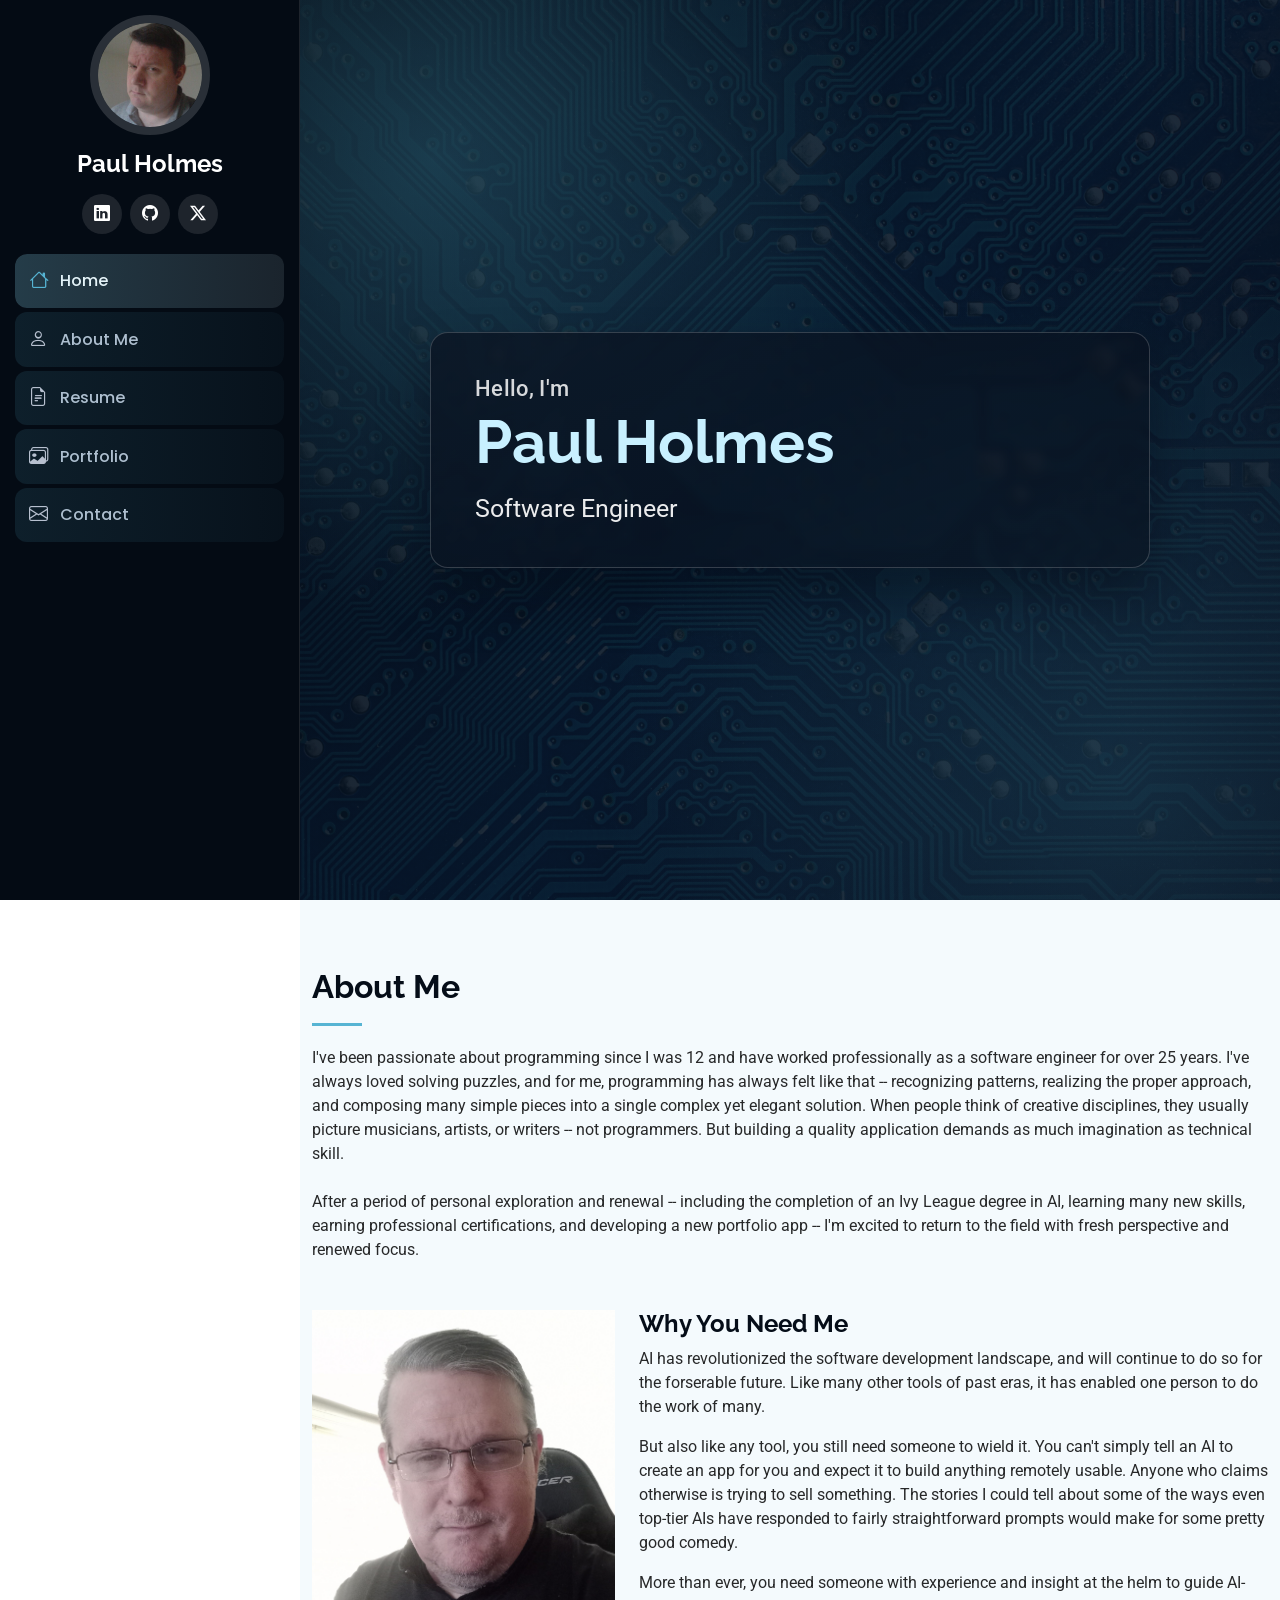
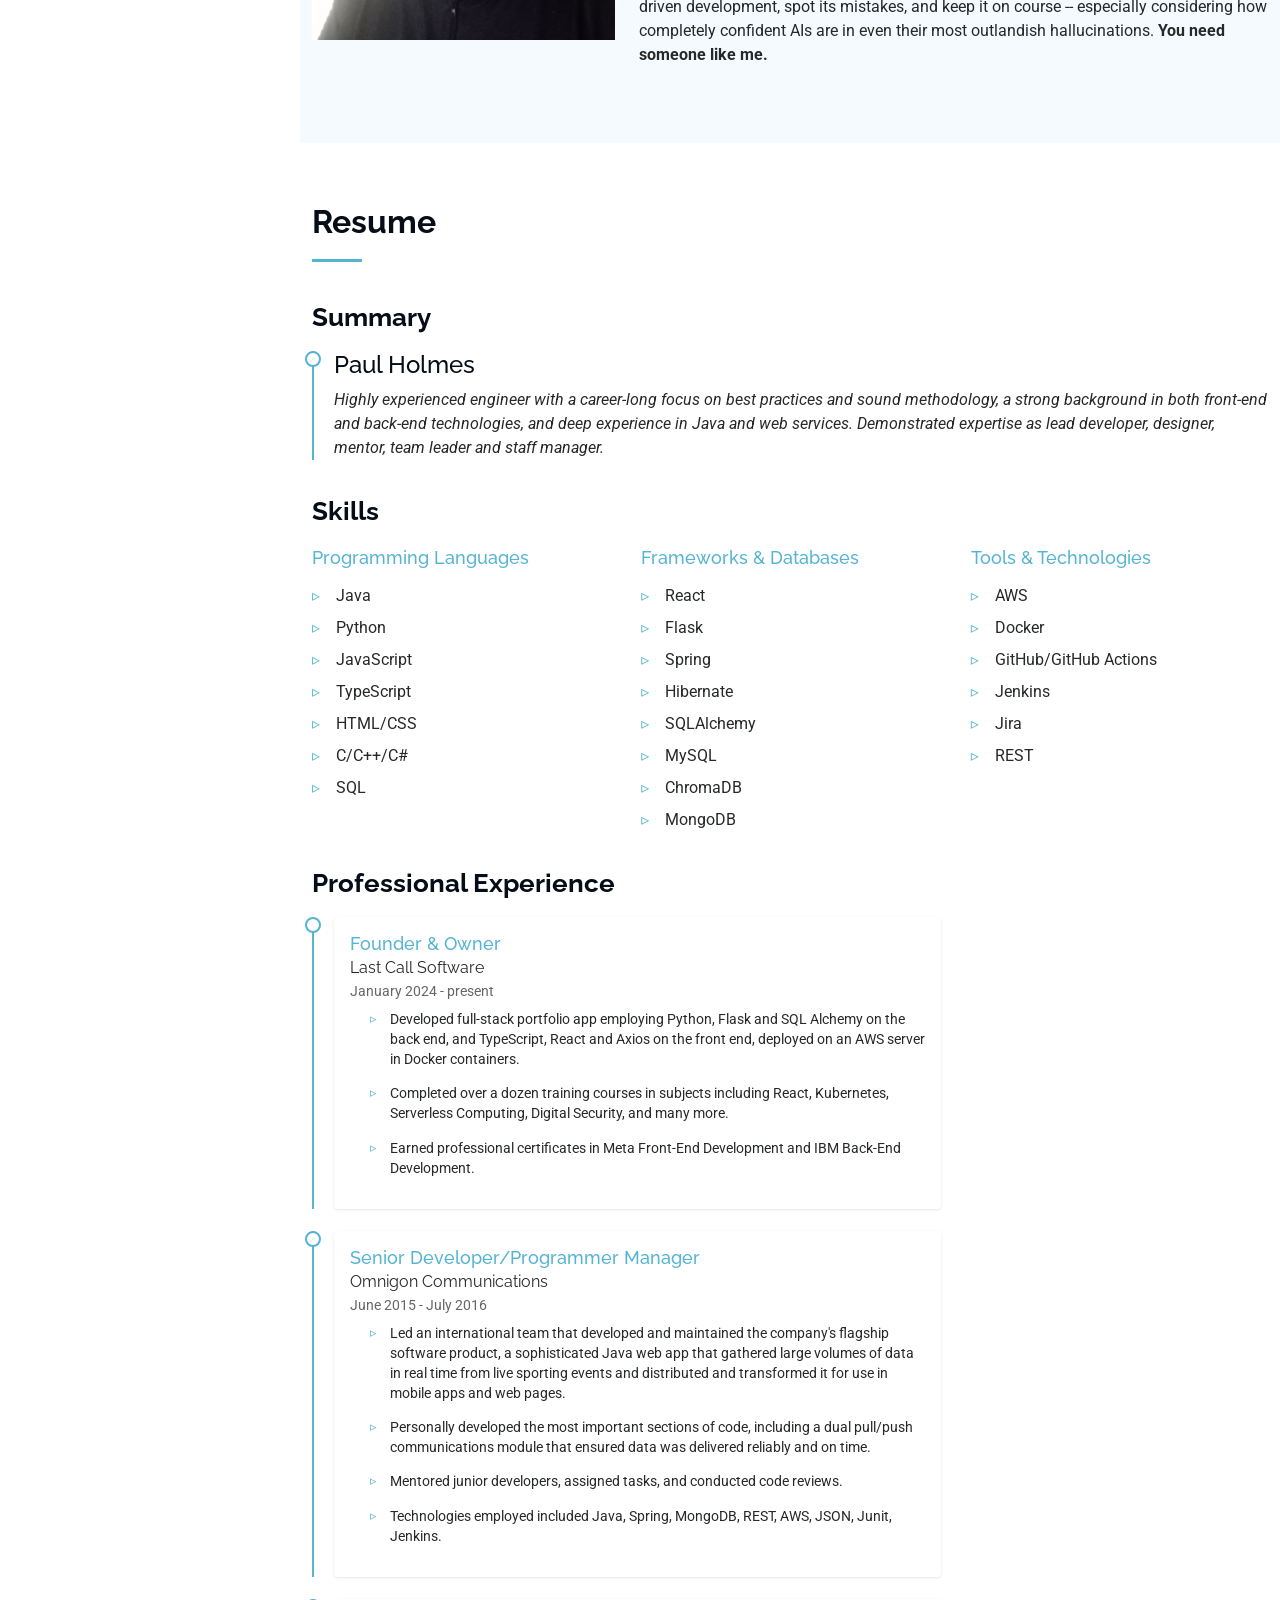
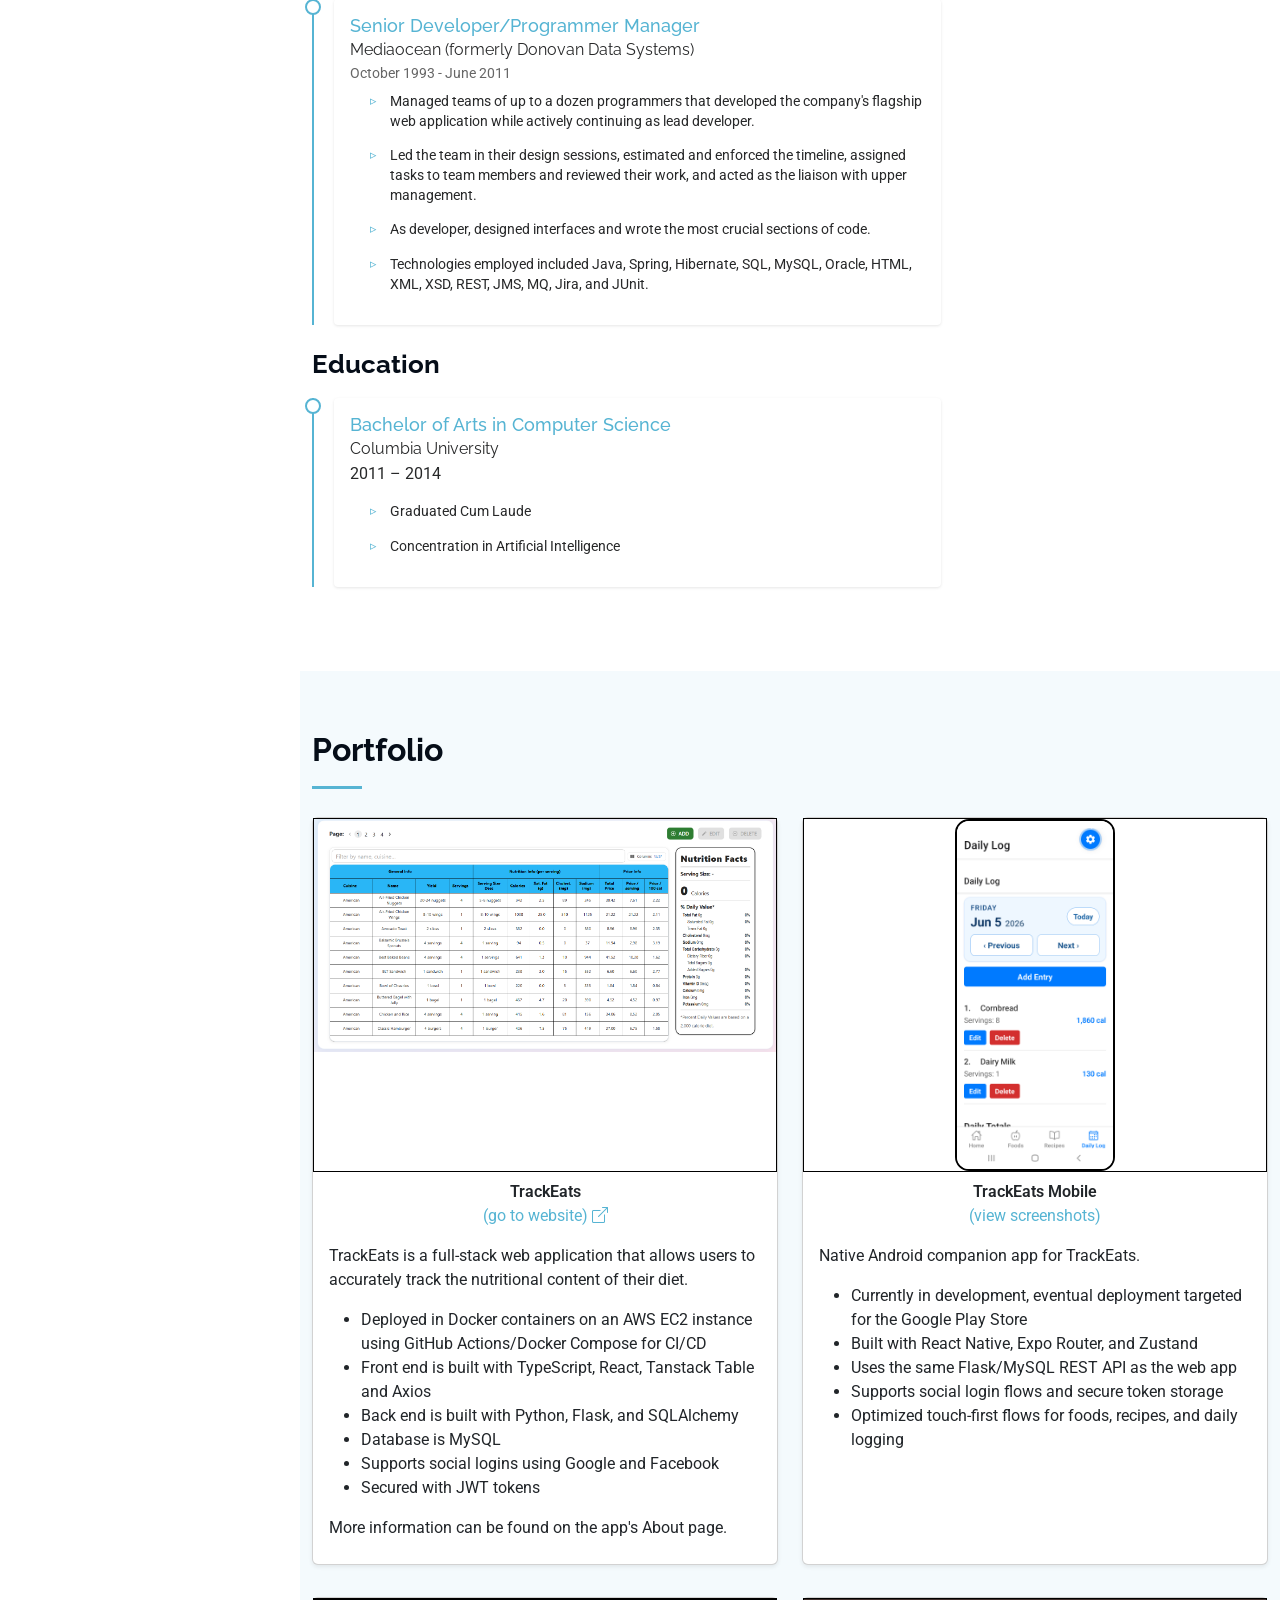
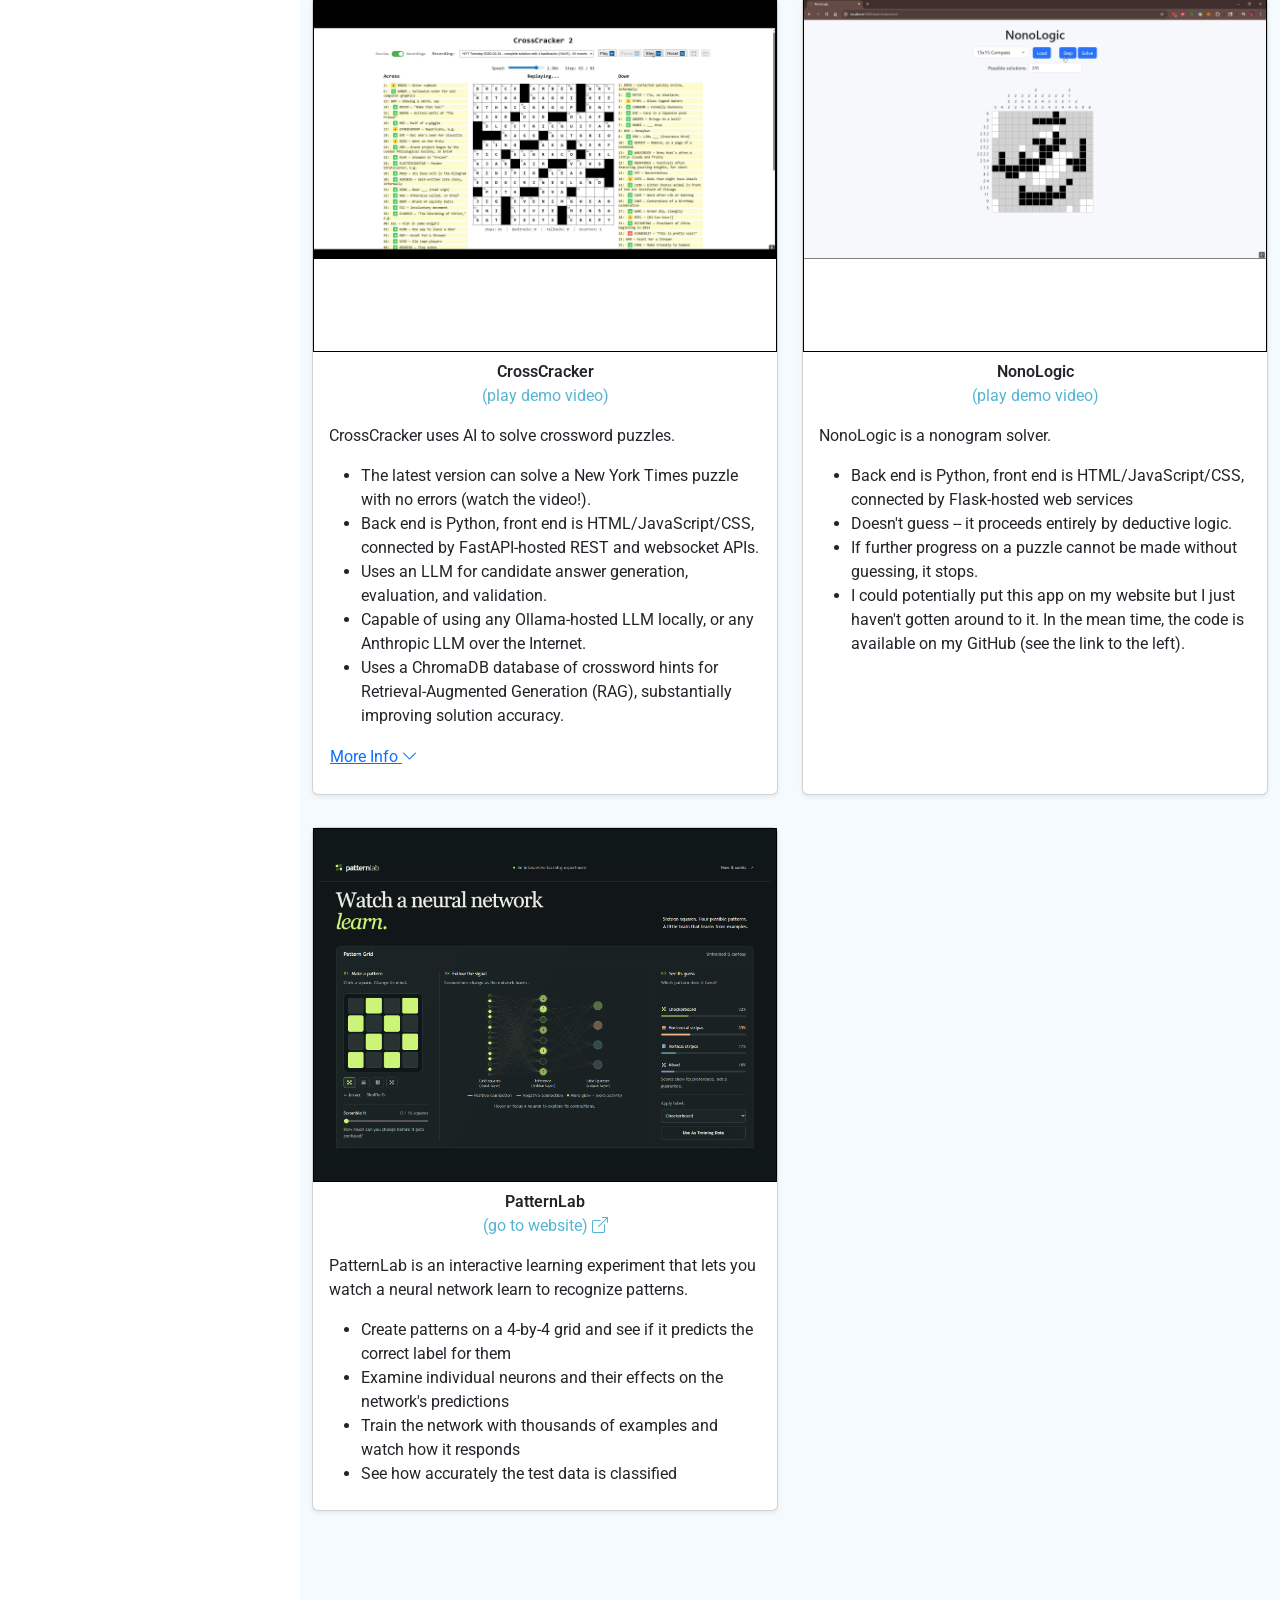
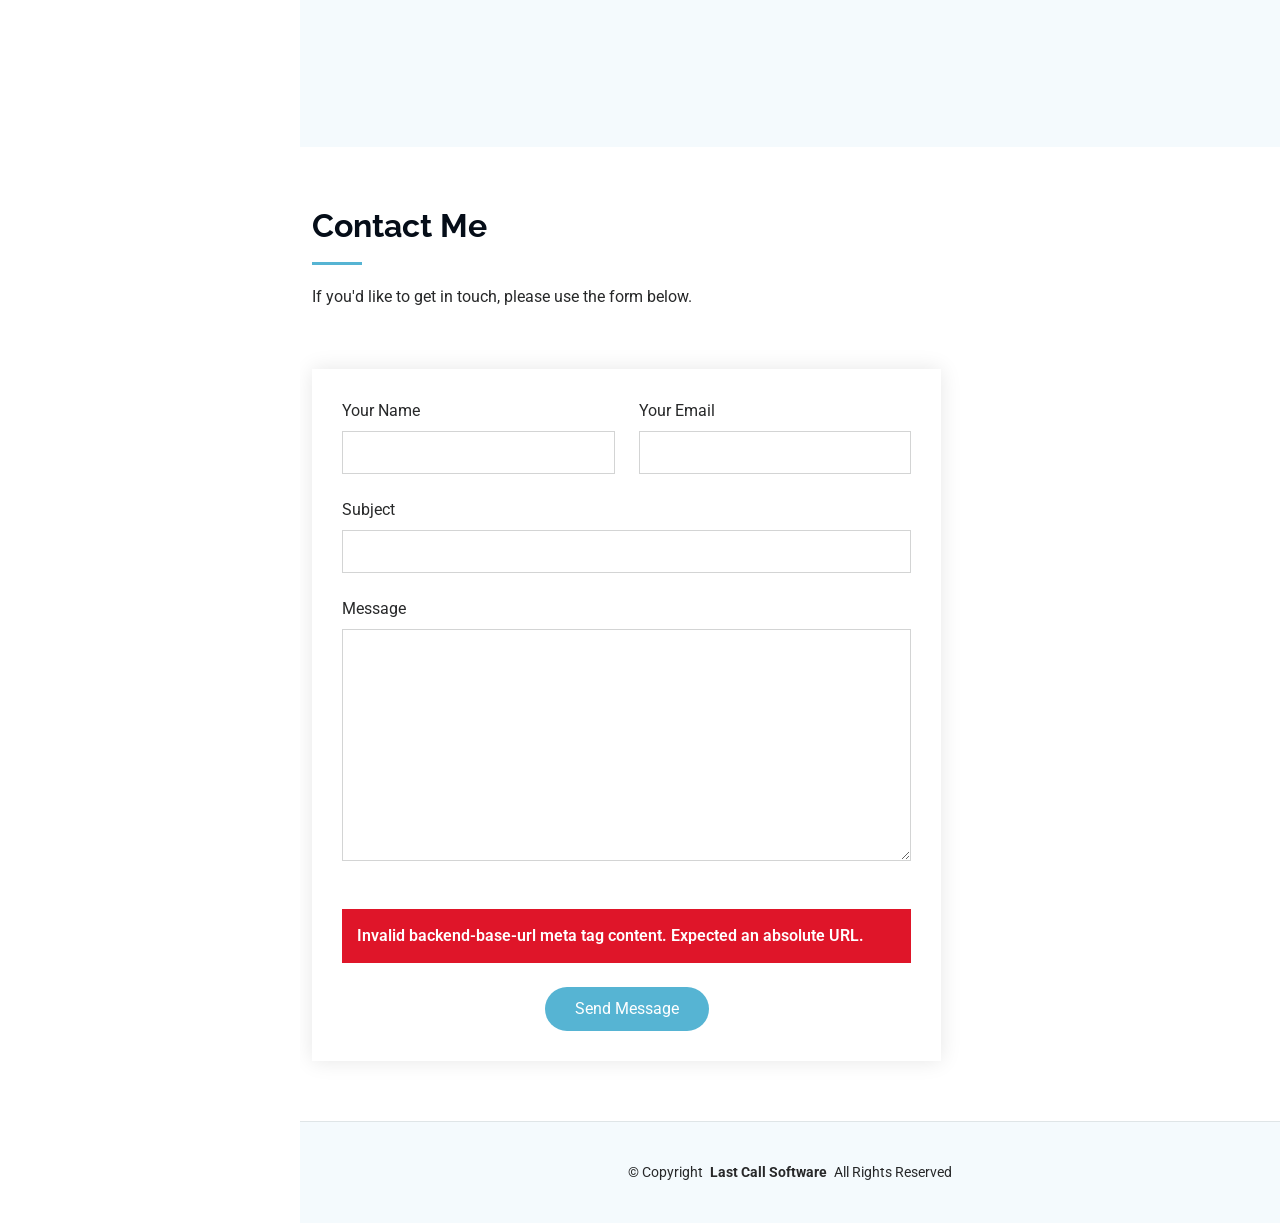
==== personal-website/index.html @ eeab55e6 "rename project from portfolio to personal-website; add patternlab to the portfolio" ====
<!DOCTYPE html>
<html lang="en">

<head>
    <meta charset="utf-8">
    <meta content="width=device-width, initial-scale=1.0" name="viewport">
    <title>Paul Holmes Personal Website</title>
    <meta content="" name="description">
    <meta content="" name="keywords">

    <!-- Favicons -->
    <link href="assets/img/chill-32x32.png" rel="icon">
    <link href="assets/img/chill-32x32.png" rel="apple-touch-icon">

    <!-- Fonts -->
    <link href="https://fonts.googleapis.com" rel="preconnect">
    <link href="https://fonts.gstatic.com" rel="preconnect" crossorigin>
    <link href="https://fonts.googleapis.com/css2?family=Roboto:ital,wght@0,100;0,300;0,400;0,500;0,700;0,900;1,100;1,300;1,400;1,500;1,700;1,900&family=Poppins:ital,wght@0,100;0,200;0,300;0,400;0,500;0,600;0,700;0,800;0,900;1,100;1,200;1,300;1,400;1,500;1,600;1,700;1,800;1,900&family=Raleway:ital,wght@0,100;0,200;0,300;0,400;0,500;0,600;0,700;0,800;0,900;1,100;1,200;1,300;1,400;1,500;1,600;1,700;1,800;1,900&display=swap" rel="stylesheet">

    <!-- Vendor CSS Files -->
    <link href="assets/vendor/bootstrap/css/bootstrap.min.css" rel="stylesheet">
    <link href="assets/vendor/bootstrap-icons/bootstrap-icons.css" rel="stylesheet">
    <link href="assets/vendor/aos/aos.css" rel="stylesheet">
    <link href="assets/vendor/glightbox/css/glightbox.min.css" rel="stylesheet">
    <link href="assets/vendor/swiper/swiper-bundle.min.css" rel="stylesheet">

    <!-- Main CSS File -->
    <link href="assets/css/main.css" rel="stylesheet">

    <meta name="backend-base-url" content="__BACKEND_BASE_URL__">
    <meta name="turnstile-site-key" content="__TURNSTILE_SITE_KEY__">

    <!-- Cluodflare Turnstile setup -->
    <link rel="preconnect" href="https://challenges.cloudflare.com" />
    <script src="https://challenges.cloudflare.com/turnstile/v0/api.js" defer></script>
</head>

<body class="index-page">

    <header id="header" class="header dark-background d-flex flex-column">
        <i class="header-toggle d-xl-none bi bi-list"></i>

        <div class="profile-img">
            <img src="assets/img/my-menu-photo.jpg" alt="" class="img-fluid rounded-circle">
        </div>

        <a href="index.html" class="logo d-flex align-items-center justify-content-center">
            <h1 class="sitename">Paul Holmes</h1>
        </a>

        <div class="social-links text-center">
            <a href="https://www.linkedin.com/in/pwholmes151/" class="linkedin"><i class="bi bi-linkedin"></i></a>
            <a href="https://github.com/pwholmes" class="github"><i class="bi bi-github"></i></a>
            <a href="https://x.com/pwholmes151" class="twitter"><i class="bi bi-twitter-x"></i></a>
        </div>

        <nav id="navmenu" class="navmenu">
            <ul>
                <li><a href="#hero" class="active"><i class="bi bi-house navicon"></i>Home</a></li>
                <li><a href="#about"><i class="bi bi-person navicon"></i> About Me</a></li>
                <li><a href="#resume"><i class="bi bi-file-earmark-text navicon"></i> Resume</a></li>
                <li><a href="#portfolio"><i class="bi bi-images navicon"></i> Portfolio</a></li>
                <li><a href="#contact"><i class="bi bi-envelope navicon"></i> Contact</a></li>
            </ul>
        </nav>

    </header>

    <main class="main">

        <!-- Hero Section -->
        <section id="hero" class="hero section dark-background">

            <img src="assets/img/circuit-board.jpg" alt="Circuit Board" class="circuit-board-overlay">

            <div class="container hero-panel" data-aos="fade-up" data-aos-delay="100">
                <p class="hero-intro">Hello, I'm</p>
                <h2 class="hero-name">Paul Holmes</h2>
                <p class="hero-role">Software Engineer</p>
            </div>

        </section><!-- /Hero Section -->

        <!-- About Section -->
        <section id="about" class="about section light-background">

            <div class="container section-title pt-2 pb-4" data-aos="fade-up">
                <h2>About Me</h2>
                <p>
                    I've been passionate about programming since I was 12 and have worked
                    professionally as a software engineer for over 25 years.  I've always loved 
                    solving puzzles, and for me, programming has always felt like that -- recognizing
                    patterns, realizing the proper approach, and composing many simple pieces into a
                    single complex yet elegant solution.  When people think of creative disciplines,
                    they usually picture musicians, artists, or writers -- not programmers.  But 
                    building a quality application demands as much imagination as technical skill.  
                </p>
                <br>
                <p>
                    After a period of personal exploration and renewal -- including the completion of
                    an Ivy League degree in AI, learning many new skills, earning professional 
                    certifications, and developing a new portfolio app -- I'm excited to return to the
                    field with fresh perspective and renewed focus.
                </p>
                <br/>
            </div>
                
            <div class="container" data-aos="fade-up" data-aos-delay="100">
                <div class="row gy-4 justify-content-center">
                    <div class="col-lg-4">
                        <img src="assets/img/my-profile-photo.jpg" class="img-fluid" alt="">
                    </div>
                    <div class="col-lg-8 content">
                        <h2>Why You Need Me</h2>
                        <p>AI has revolutionized the software development landscape, and will continue 
                            to do so for the forserable future.  Like many other tools of past eras, 
                            it has enabled one person to do the work of many.
                        </p>
                        <p>But also like any tool, you still need someone to wield it.  You can't simply 
                            tell an AI to create an app for you and expect it to build anything remotely 
                            usable.  Anyone who claims otherwise is trying to sell something.  The stories
                            I could tell about some of the ways even top-tier AIs have responded to fairly
                            straightforward prompts would make for some pretty good comedy.
                        </p>
                        <p>More than ever, you need someone with experience and insight at the helm to guide
                            AI-driven development, spot its mistakes, and keep it on course -- especially 
                            considering how completely confident AIs are in even their most outlandish 
                            hallucinations.  <b>You need someone like me.</b>
                        </p>
                    </div>
                </div>
            </div>

        </section><!-- /About Section -->


        <!-- Resume Section -->
        <section id="resume" class="resume section">

            <!-- Section Title -->
            <div class="container section-title pb-0" data-aos="fade-up">
                <h2>Resume</h2>
            </div><!-- End Section Title -->

            <!-- Resume Content -->
            <div class="container">

                <div class="row">

                    <div data-aos="fade-up" data-aos-delay="100">
                        <h3 class="resume-title">Summary</h3>

                        <div class="resume-item pb-0">
                            <h4>Paul Holmes</h4>
                            <p><em>Highly experienced engineer with a career-long focus on best practices 
                                and sound methodology, a strong background in both front-end and back-end 
                                technologies, and deep experience in Java and web services.  Demonstrated 
                                expertise as lead developer, designer, mentor, team leader and staff manager.
                            </em></p>
                        </div><!-- End Resume Item -->

                        <h3 class="resume-title pt-3">Skills</h3>

                        <div class="skill-categories">
                            <div class="skill-category">
                                <h4 class="skill-title">Programming Languages</h4>
                                <ul>
                                    <li>Java</li>
                                    <li>Python</li>
                                    <li>JavaScript</li>
                                    <li>TypeScript</li>
                                    <li>HTML/CSS</li>
                                    <li>C/C++/C#</li>
                                    <li>SQL</li>
                                </ul>
                            </div><!-- End Skill Category -->

                            <div class="skill-category">
                                <h4 class="skill-title">Frameworks & Databases</h4>
                                <ul>
                                    <li>React</li>
                                    <li>Flask</li>
                                    <li>Spring</li>
                                    <li>Hibernate</li>
                                    <li>SQLAlchemy</li>
                                    <li>MySQL</li>
                                    <li>ChromaDB</li>
                                    <li>MongoDB</li>
                                </ul>
                            </div><!-- End Skill Category -->

                            <div class="skill-category">
                                <h4 class="skill-title">Tools & Technologies</h4>
                                <ul>
                                    <li>AWS</li>
                                    <li>Docker</li>
                                    <li>GitHub/GitHub Actions</li>
                                    <li>Jenkins</li>
                                    <li>Jira</li>
                                    <li>REST</li>
                                </ul>
                            </div><!-- End Skill Category -->

                        </div><!-- End Skills -->

                    </div><!-- End Skills Column -->

                </div><!-- End Resume Row -->

                <div class="row">

                    <div class="col-lg-8" data-aos="fade-up" data-aos-delay="100">

                        <h3 class="resume-title py-0">Professional Experience</h3>

                        <div class="timeline-item resume-item pb-0">
                            <div class="timeline-content">
                                <h4>Founder & Owner</h4>
                                <h5>Last Call Software</h5>
                                <p class="timeline-date">January 2024 - present</p>
                                <ul>
                                    <li>Developed full-stack portfolio app employing Python, Flask and SQL Alchemy on the back end,
                                        and TypeScript, React and Axios on the front end, deployed on an AWS server in Docker
                                        containers.</li>
                                    <li>Completed over a dozen training courses in subjects including React, Kubernetes, Serverless
                                        Computing, Digital Security, and many more.</li>
                                    <li>Earned professional certificates in Meta Front-End Development and IBM Back-End Development.</li>
                                </ul>
                            </div>
                        </div><!-- End Resume Item -->

                        <div class="timeline-item resume-item pb-0">
                            <div class="timeline-content">
                                <h4>Senior Developer/Programmer Manager</h4>
                                <h5>Omnigon Communications</h5>
                                <p class="timeline-date">June 2015 - July 2016</p>
                                <ul>
                                    <li>Led an international team that developed and maintained the company's flagship software
                                        product, a sophisticated Java web app that gathered large volumes of data in real time from
                                        live sporting events and distributed and transformed it for use in mobile apps and web
                                        pages.</li>
                                    <li>Personally developed the most important sections of code, including a dual pull/push
                                        communications module that ensured data was delivered reliably and on time.</li>
                                    <li>Mentored junior developers, assigned tasks, and conducted code reviews.</li>
                                    <li>Technologies employed included Java, Spring, MongoDB, REST, AWS, JSON, Junit, Jenkins.</li>
                                </ul>
                            </div>
                        </div><!-- End Resume Item -->

                        <div class="timeline-item resume-item pb-0">
                            <div class="timeline-content">
                                <h4>Senior Developer/Programmer Manager</h4>
                                <h5>Mediaocean (formerly Donovan Data Systems)</h5>
                                <p class="timeline-date">October 1993 - June 2011</p>
                                <ul>
                                    <li>Managed teams of up to a dozen programmers that developed the company's flagship web
                                        application while actively continuing as lead developer.</li>
                                    <li>Led the team in their design sessions, estimated and enforced the timeline, assigned tasks
                                        to team members and reviewed their work, and acted as the liaison with upper management.</li>
                                    <li>As developer, designed interfaces and wrote the most crucial sections of code.</li>
                                    <li>Technologies employed included Java, Spring, Hibernate, SQL, MySQL, Oracle, HTML, XML, XSD,
                                        REST, JMS, MQ, Jira, and JUnit.</li>
                                </ul>
                            </div>
                        </div><!-- End Resume Item -->

                        <h3 class="resume-title">Education</h3>

                        <div class="timeline-item resume-item pb-0">
                            <div class="timeline-content">
                                <h4>Bachelor of Arts in Computer Science</h4>
                                <h5>Columbia University</h5>
                                <p class="education-date">2011 – 2014</p>
                                <ul>
                                    <li>Graduated Cum Laude</li>
                                    <li>Concentration in Artificial Intelligence</li>
                                </ul>
                            </div>
                        </div><!-- End Resume Item -->

                    </div><!-- End Resume Column -->

                </div><!-- End Resume Row -->

            </div><!-- End Resume Container -->

        </section><!-- End Resume Section -->


        <!-- Portfolio Section -->
        <section id="portfolio" class="portfolio section light-background">

            <!-- Section Title -->
            <div class="container section-title pt-0 pb-2" data-aos="fade-up">
                <h2>Portfolio</h2>
            </div><!-- End Section Title -->

            <div class="container">
                <div class="row gy-4" data-aos="fade-up" data-aos-delay="200">
                    <!-- Box 1: TrackEats -->
                    <div class="col-lg-6">
                        <div class="card h-100 shadow-sm">
                            <div class="portfolio-content" style="min-height: 354px; border: 1px solid #000;">
                                <img src="assets/img/trackeats/01-trackeats-preview.png" class="img-fluid" alt="TrackEats preview">
                                <div class="portfolio-info">
                                    <h4>TrackEats</h4>
                                    <p>My labor of love.</p>
                                    <a href="assets/img/trackeats/01-trackeats-preview.png" title="TrackEats preview" data-gallery="portfolio-gallery-trackeats" class="glightbox preview-link"><i class="bi bi-zoom-in"></i></a>
                                </div>
                            </div>
                            <div class="text-center d-block pt-2 fw-semibold">TrackEats</div>
                            <a href="https://trackeats.lastcallsoftware.com" class="text-center d-block" target="_blank" rel="noopener noreferrer">
                                (go to website) <i class="bi bi-box-arrow-up-right" aria-label="Opens in new window"></i>
                            </a>
                            <div class="pt-3 px-3 pb-2">
                                <p>
                                    TrackEats is a full-stack web application that allows users to accurately track the 
                                    nutritional content of their diet.
                                    <ul>
                                        <li>Deployed in Docker containers on an AWS EC2 instance using GitHub Actions/Docker Compose for CI/CD</li>
                                        <li>Front end is built with TypeScript, React, Tanstack Table and Axios</li>
                                        <li>Back end is built with Python, Flask, and SQLAlchemy</li>
                                        <li>Database is MySQL</li>
                                        <li>Supports social logins using Google and Facebook</li>
                                        <li>Secured with JWT tokens</li>
                                    </ul>
                                    More information can be found on the app's About page.
                                </p>
                            </div>
                        </div>
                    </div>
                    <!-- Box 2: TrackEats Mobile -->
                    <div class="col-lg-6">
                        <div class="card h-100 shadow-sm">
                            <div class="portfolio-content" style="height: 354px; border: 1px solid #000; display: flex; align-items: center; justify-content: center; overflow: hidden;">
                                <img src="assets/img/trackeats-mobile/01-trackeats-mobile-preview.jpg" class="img-fluid" alt="TrackEats mobile preview" style="height: 100%; width: auto; max-width: 100%; object-fit: contain; border: 2px solid #000; border-radius: 14px;">
                                <div class="portfolio-info">
                                    <h4>TrackEats Mobile</h4>
                                    <p>Companion mobile app.</p>
                                    <a id="trackeats-mobile-gallery-trigger" href="assets/img/trackeats-mobile/02-login.jpg" title="TrackEats Mobile login" data-gallery="portfolio-gallery-trackeats-mobile" class="glightbox-mobile preview-link"><i class="bi bi-zoom-in"></i></a>
                                    <a href="assets/img/trackeats-mobile/03-food-list.jpg" title="TrackEats Mobile foods list" data-gallery="portfolio-gallery-trackeats-mobile" class="glightbox-mobile d-none"></a>
                                    <a href="assets/img/trackeats-mobile/04-food-list-filtered.jpg" title="TrackEats Mobile foods filtered" data-gallery="portfolio-gallery-trackeats-mobile" class="glightbox-mobile d-none"></a>
                                    <a href="assets/img/trackeats-mobile/05-food-detail.jpg" title="TrackEats Mobile food detail" data-gallery="portfolio-gallery-trackeats-mobile" class="glightbox-mobile d-none"></a>
                                    <a href="assets/img/trackeats-mobile/06-recipe-list.jpg" title="TrackEats Mobile recipes list" data-gallery="portfolio-gallery-trackeats-mobile" class="glightbox-mobile d-none"></a>
                                    <a href="assets/img/trackeats-mobile/07-recipe-detail.jpg" title="TrackEats Mobile recipe detail" data-gallery="portfolio-gallery-trackeats-mobile" class="glightbox-mobile d-none"></a>
                                    <a href="assets/img/trackeats-mobile/08-recipe-ingredients.jpg" title="TrackEats Mobile recipe ingredients" data-gallery="portfolio-gallery-trackeats-mobile" class="glightbox-mobile d-none"></a>
                                    <a href="assets/img/trackeats-mobile/09-daily-log.jpg" title="TrackEats Mobile daily log" data-gallery="portfolio-gallery-trackeats-mobile" class="glightbox-mobile d-none"></a>
                                </div>
                            </div>
                            <div class="text-center d-block pt-2 fw-semibold">TrackEats Mobile</div>
                            <a href="#" class="text-center d-block" onclick="document.getElementById('trackeats-mobile-gallery-trigger').click(); return false;" title="TrackEats mobile screenshots">
                                (view screenshots)
                            </a>
                            <div class="pt-3 px-3 pb-2">
                                <p>
                                    Native Android companion app for TrackEats.
                                    <ul>
                                        <li>Currently in development, eventual deployment targeted for the Google Play Store</li>
                                        <li>Built with React Native, Expo Router, and Zustand</li>
                                        <li>Uses the same Flask/MySQL REST API as the web app</li>
                                        <li>Supports social login flows and secure token storage</li>
                                        <li>Optimized touch-first flows for foods, recipes, and daily logging</li>
                                    </ul>
                                </p>
                            </div>
                        </div>
                    </div>
                </div><!-- End Portfolio Row 1 -->
                <div class="row gy-4 mt-2" data-aos="fade-up" data-aos-delay="250">
                    <!-- Box 3: CrossCracker -->
                    <div class="col-lg-6">
                        <div class="card h-100 shadow-sm">
                            <div class="portfolio-content" style="min-height: 354px; border: 1px solid #000;">
                                <img src="assets/img/crosscracker/01-crosscracker-2.0-preview.jpg" class="img-fluid" alt="CrossCracker preview">
                                <div class="portfolio-info">
                                    <h4>CrossCracker</h4>
                                    <p>A crossword puzzle solver.</p>
                                    <a href="assets/video/crosscracker-2.0.mp4" title="CrossCracker demo video" data-gallery="portfolio-gallery-app" class="glightbox preview-link"><i class="bi bi-zoom-in"></i></a>
                                </div>
                            </div>
                            <div class="text-center d-block pt-2 fw-semibold">CrossCracker</div>
                            <a href="assets/video/crosscracker-2.0.mp4" class="text-center d-block glightbox preview-link" title="CrossCracker demo video" data-gallery="portfolio-gallery-app">
                                (play demo video)
                            </a>
                            <div class="pt-3 px-3 pb-2">
                                <p>
                                    CrossCracker uses AI to solve crossword puzzles.<br>
                                    <ul>
                                        <li>The latest version can solve a New York Times puzzle 
                                            with no errors (watch the video!).</li>
                                        <li>Back end is Python, front end is HTML/JavaScript/CSS, connected by FastAPI-hosted REST and 
                                            websocket APIs.</li>
                                        <li>Uses an LLM for candidate answer generation, evaluation, and validation.</li>
                                        <li>Capable of using any Ollama-hosted LLM locally, or any Anthropic LLM over the Internet.</li>
                                        <li>Uses a ChromaDB database of crossword hints for Retrieval-Augmented Generation (RAG),
                                            substantially improving solution accuracy.</li>
                                    </ul>
                                    <button class="btn btn-link p-0" type="button" data-bs-toggle="collapse" data-bs-target="#crosscrackerMoreInfo" aria-expanded="false" aria-controls="crosscrackerMoreInfo">
                                        More Info <i class="bi bi-chevron-down"></i>
                                    </button>
                                    <div class="collapse mt-2" id="crosscrackerMoreInfo">
                                        <ul>
                                            <li>When running a local LLM, I prefer the <b>Llama 3.1 (8b)</b> model.  It provides the best compromise
                                                between size, speed, and effectiveness.  And it's free!</li>
                                            <li>When using one of the big LLMs available over the Internet, <b>Claude Opus 4.6</b> is the current 
                                                state of the art.  It is MUCH more effective than anything I could ever run locally -- but it
                                                isn't free.  Each puzzle solution costs $0.50-1.00 in token usage, so... best saved for demo
                                                videos and special occasions.</li>
                                            <li>CrossCracker 2.0 is vastly more capable than version 1.0.  Partly that's due to much-improved 
                                                program logic, and partly due to the use of a <b>ChromaDB "hint" database</b>.  Retrieval-Augmented
                                                Geneation (RAG) using vector databases is the new normal for AI apps, and for good reason.
                                            <li>Puzzle aficionados will know that the New York Times crossword is the gold standard, and that
                                                it is easiest on Monday and gets harder throughout the week.  With the Llama LLM, 
                                                CrossCracker 2 can reliably solve a Monday NYT puzzle.  With Opus it can <b>reliably solve a
                                                Tuesday NYT puzzle</b> and could probably solve even a Sunday puzzle if it only had to answer 
                                                clues, but after Tuesday the NYT puzzles generally have all kinds of gimmicks like rebuses and
                                                themes and self-referential clues that my solver is not equipped to handle.  Maybe some day.</li>
                                            <li>The algorithm and heuristics for selecting which answer to place, and more importantly, which 
                                                one to backtrack when stuck, was actually <b>far more difficult than integrating the AI</b>.
                                                I'm confident that no AI in the world could generate the code that I designed and wrote for this
                                                solver.  At least, not yet.  Claude Opus sure couldn't -- when asked to try, it produced 
                                                a lot of unmaintainable, bug-ridden spaghetti code.  So yes, <b>there's still a place in software
                                                engineering for us puny humans</b>.</li>
                                            </li>
                                        </ul>
                                    </div>
                                </p>
                            </div>
                        </div>
                    </div>
                    <!-- Box 4: NonoLogic -->
                    <div class="col-lg-6">
                        <div class="card h-100 shadow-sm">
                            <div class="portfolio-content" style="min-height: 354px; border: 1px solid #000;">
                                <img src="assets/img/nonologic/01-nonologic-0.9-preview.png" class="img-fluid" alt="NonoLogic preview">
                                <div class="portfolio-info">
                                    <h4>NonoLogic</h4>
                                    <p>A nonogram solver.</p>
                                    <a href="assets/video/nonologic-0.9.mp4" title="NonoLogic demo video" data-gallery="portfolio-gallery-app" class="glightbox preview-link"><i class="bi bi-zoom-in"></i></a>
                                </div>
                            </div>
                            <div class="text-center d-block pt-2 fw-semibold">NonoLogic</div>
                            <a href="assets/video/nonologic-0.9.mp4" class="text-center d-block glightbox preview-link" title="NonoLogic demo video" data-gallery="portfolio-gallery-app">
                                (play demo video)
                            </a>
                            <div class="pt-3 px-3 pb-2">
                                <p>
                                    NonoLogic is a nonogram solver.<br>
                                    <ul>
                                        <li>Back end is Python, front end is HTML/JavaScript/CSS, connected by Flask-hosted web services</li>
                                        <li>Doesn't guess -- it proceeds entirely by deductive logic.</li>
                                        <li>If further progress on a puzzle cannot be made without guessing, it stops.</li>
                                        <li>I could potentially put this app on my website but I just haven't gotten around to it.  In the mean time, the code is available on my GitHub (see the link to the left).</li>
                                    </ul>
                                </p>
                            </div>
                        </div>
                    </div>
                </div><!-- End Portfolio Row 2 -->
                <div class="row gy-4 mt-2" data-aos="fade-up" data-aos-delay="300">
                    <!-- Box 5: PatternLab -->
                    <div class="col-lg-6">
                        <div class="card h-100 shadow-sm">
                            <div class="portfolio-content" style="height: 354px; border: 1px solid #000; display: flex; align-items: center; justify-content: center; overflow: hidden; background-color: #0f1719;">
                                <img src="assets/img/patternlab.png" class="img-fluid" alt="PatternLab showing an interactive pattern grid, neural network connections, and pattern predictions" style="max-height: 100%; object-fit: contain;">
                                <div class="portfolio-info">
                                    <h4>PatternLab</h4>
                                    <p>Watch a neural network learn.</p>
                                    <a href="assets/img/patternlab.png" title="PatternLab screenshot" data-gallery="portfolio-gallery-patternlab" class="glightbox preview-link" aria-label="View PatternLab screenshot"><i class="bi bi-zoom-in" aria-hidden="true"></i></a>
                                </div>
                            </div>
                            <div class="text-center d-block pt-2 fw-semibold">PatternLab</div>
                            <a href="https://patternlab.pwholmes269313.chatgpt.site/" class="text-center d-block" target="_blank" rel="noopener noreferrer" aria-label="Go to the PatternLab website (opens in a new window)">
                                (go to website) <i class="bi bi-box-arrow-up-right" aria-hidden="true"></i>
                            </a>
                            <div class="pt-3 px-3 pb-2">
                                <p>PatternLab is an interactive learning experiment that lets you watch a neural network learn to recognize patterns.</p>
                                <ul>
                                    <li>Create patterns on a 4-by-4 grid and see if it predicts the correct label for them</li>
                                    <li>Examine individual neurons and their effects on the network's predictions</li>
                                    <li>Train the network with thousands of examples and watch how it responds</li>
                                    <li>See how accurately the test data is classified</li>
                                </ul>
                            </div>
                        </div>
                    </div>
                </div><!-- End Portfolio Row 3 -->
            </div><!-- End Portfolio Container -->
            <!-- Spacer -->
            <p class="py-5"></p>
            <p class="py-4"></p>
        </section><!-- /Portfolio Section -->

        <!-- Contact Section -->
        <section id="contact" class="contact section">

            <div class="container section-title" data-aos="fade-up">
                <h2>Contact Me</h2>
                <p>If you'd like to get in touch, please use the form below.</p>
            </div>

            <div class="container" data-aos="fade-up" data-aos-delay="100">

                <div class="row gy-4">

                    <div class="col-lg-8">
                        <form id="contact-form" class="contact-form" data-aos="fade-up" data-aos-delay="200">
                            <div class="row gy-4">

                                <div class="col-md-6">
                                    <label for="name-field" class="pb-2">Your Name</label>
                                    <input type="text" name="name" id="name-field" class="form-control" required="">
                                </div>

                                <div class="col-md-6">
                                    <label for="email-field" class="pb-2">Your Email</label>
                                    <input type="email" name="email" id="email-field" class="form-control" required="">
                                </div>

                                <div class="col-md-12">
                                    <label for="subject-field" class="pb-2">Subject</label>
                                    <input type="text" name="subject" id="subject-field" class="form-control" required="">
                                </div>

                                <div class="col-md-12">
                                    <label for="message-field" class="pb-2">Message</label>
                                    <textarea class="form-control" name="message" rows="10" id="message-field" required=""></textarea>
                                </div>

                                <div class="col-md-12">
                                    <div class="cf-turnstile" data-sitekey="__TURNSTILE_SITE_KEY__"></div>
                                </div>

                                <div class="col-md-12 text-center">
                                    <div class="loading">Sending your message...</div>
                                    <div class="error-message"></div>
                                    <div class="sent-message">Your message has been sent. Thank you!</div>

                                    <button type="submit">Send Message</button>
                                </div>

                            </div>
                        </form>
                    </div>

                </div>

            </div>

        </section>

    </main>

    <footer id="footer" class="footer position-relative light-background">

        <div class="container">
            <div class="copyright text-center ">
                <p>© <span>Copyright</span> <strong class="px-1 sitename">Last Call Software</strong> <span>All Rights Reserved</span></p>
            </div>
        </div>

    </footer>

    <!-- Scroll Top -->
    <a href="#" id="scroll-top" class="scroll-top d-flex align-items-center justify-content-center"><i class="bi bi-arrow-up-short"></i></a>

    <!-- Preloader -->
    <div id="preloader"></div>

    <!-- Vendor JS Files -->
    <script src="assets/vendor/bootstrap/js/bootstrap.bundle.min.js"></script>
    <script src="assets/vendor/aos/aos.js"></script>
    <script src="assets/vendor/glightbox/js/glightbox.min.js"></script>

    <!-- Main JS File -->
    <script src="assets/js/main.js"></script>

</body>

</html>
---- personal-website/assets/css/main.css ----
/* Fonts */
:root {
  --default-font: "Roboto",  system-ui, -apple-system, "Segoe UI", Roboto, "Helvetica Neue", Arial, "Noto Sans", "Liberation Sans", sans-serif, "Apple Color Emoji", "Segoe UI Emoji", "Segoe UI Symbol", "Noto Color Emoji";
  --heading-font: "Raleway",  sans-serif;
  --nav-font: "Poppins",  sans-serif;
}

/* Global Colors - The following color variables are used throughout the website. Updating them here will change the color scheme of the entire website */
:root { 
  --background-color: #ffffff; /* Background color for the entire website, including individual sections */
  --default-color: #272829; /* Default color used for the majority of the text content across the entire website */
  --heading-color: #050d18; /* Color for headings, subheadings and title throughout the website */
  --accent-color: #56b4d3; /* Accent color that represents your brand on the website. It's used for buttons, links, and other elements that need to stand out */
  --surface-color: #ffffff; /* The surface color is used as a background of boxed elements within sections, such as cards, icon boxes, or other elements that require a visual separation from the global background. */
  --contrast-color: #ffffff; /* Contrast color for text, ensuring readability against backgrounds of accent, heading, or default colors. */
}

/* Nav Menu Colors - The following color variables are used specifically for the navigation menu. They are separate from the global colors to allow for more customization options */
:root {
  --nav-color: #b7c0cf;  /* The default color of the main navmenu links */
  --nav-hover-color: #ffffff; /* Applied to main navmenu links when they are hovered over or active */
  --nav-mobile-background-color: #040b14; /* Used as the background color for mobile navigation menu */
  --nav-dropdown-background-color: #040b14; /* Used as the background color for dropdown items that appear when hovering over primary navigation items */
  --nav-dropdown-color: #b7c0cf; /* Used for navigation links of the dropdown items in the navigation menu. */
  --nav-dropdown-hover-color: #ffffff; /* Similar to --nav-hover-color, this color is applied to dropdown navigation links when they are hovered over. */
}

/* Color Presets - These classes override global colors when applied to any section or element, providing reuse of the sam color scheme. */

.light-background {
  --background-color: #f4fafd;
  --surface-color: #ffffff;
}

.dark-background {
  --background-color: #040b14;
  --default-color: #ffffff;
  --heading-color: #ffffff;
  --surface-color: #151f2b;
  --contrast-color: #ffffff;
}

/* Smooth scroll */
:root {
  scroll-behavior: smooth;
}

/*--------------------------------------------------------------
# General Styling & Shared Classes
--------------------------------------------------------------*/
body {
  color: var(--default-color);
  background-color: var(--background-color);
  font-family: var(--default-font);
}

a {
  color: var(--accent-color);
  text-decoration: none;
  transition: 0.3s;
}

a:hover {
  color: color-mix(in srgb, var(--accent-color), transparent 25%);
  text-decoration: none;
}

h1,
h2,
h3,
h4,
h5,
h6 {
  color: var(--heading-color);
  font-family: var(--heading-font);
}

/* PHP Email Form Messages
------------------------------*/
.contact-form .error-message {
  display: none;
  background: #df1529;
  color: #ffffff;
  text-align: left;
  padding: 15px;
  margin-bottom: 24px;
  font-weight: 600;
}

.contact-form .sent-message {
  display: none;
  color: #ffffff;
  background: #059652;
  text-align: center;
  padding: 15px;
  margin-bottom: 24px;
  font-weight: 600;
}

.contact-form .loading {
  display: none;
  background: var(--surface-color);
  text-align: center;
  padding: 15px;
  margin-bottom: 24px;
}

.contact-form .loading:before {
  content: "";
  display: inline-block;
  border-radius: 50%;
  width: 24px;
  height: 24px;
  margin: 0 10px -6px 0;
  border: 3px solid var(--accent-color);
  border-top-color: var(--surface-color);
  animation: contact-form-loading 1s linear infinite;
}

@keyframes contact-form-loading {
  0% {
    transform: rotate(0deg);
  }

  100% {
    transform: rotate(360deg);
  }
}

/*--------------------------------------------------------------
# Global Header
--------------------------------------------------------------*/
.header {
  color: var(--default-color);
  background-color: var(--background-color);
  position: fixed;
  top: 0;
  left: 0;
  bottom: 0;
  padding: 0 15px;
  width: 300px;
  transition: all ease-in-out 0.3s;
  overflow-y: auto;
  z-index: 997;
  border-right: 1px solid color-mix(in srgb, var(--default-color), transparent 90%);
}

.header .profile-img img {
  margin: 15px auto;
  display: block;
  width: 120px;
  border: 8px solid color-mix(in srgb, var(--default-color), transparent 85%);
}

.header .logo {
  line-height: 1;
  margin-bottom: 15px;
}

.header .logo img {
  max-height: 32px;
  margin-right: 8px;
}

.header .logo h1 {
  font-size: 24px;
  margin: 0;
  font-weight: 700;
  color: var(--heading-color);
}

.header .social-links {
  margin: 0 0 20px 0;
}

.header .social-links a {
  font-size: 16px;
  display: inline-flex;
  align-items: center;
  justify-content: center;
  background: color-mix(in srgb, var(--default-color), transparent 90%);
  color: var(--default-color);
  margin: 0 2px;
  border-radius: 50%;
  text-align: center;
  width: 40px;
  height: 40px;
  transition: 0.3s;
}

.header .social-links a:hover {
  color: var(--contrast-color);
  background: var(--accent-color);
}

@media (min-width: 1200px) {

  .header~main,
  .header~#footer {
    margin-left: 300px;
  }
}

@media (max-width: 1199px) {
  .header {
    left: -100%;
  }
}

.header.header-show {
  left: 0;
}

.header .header-toggle {
  color: var(--contrast-color);
  background-color: var(--accent-color);
  font-size: 22px;
  display: flex;
  align-items: center;
  justify-content: center;
  width: 40px;
  height: 40px;
  border-radius: 50%;
  cursor: pointer;
  position: fixed;
  top: 15px;
  right: 15px;
  z-index: 9999;
  transition: background-color 0.3s;
}

.header .header-toggle:hover {
  color: var(--contrast-color);
  background-color: color-mix(in srgb, var(--accent-color) 90%, white 15%);
}

body.trackeats-mobile-lightbox-open .glightbox-container .gslide-image img {
  border: 2px solid #000;
  border-radius: 14px;
  max-height: calc(100vh - 190px) !important;
  width: auto;
}

/*--------------------------------------------------------------
# Navigation Menu
--------------------------------------------------------------*/
.mobile-nav-toggle {
  display: none;
}

.navmenu {
  padding: 0;
  z-index: 9997;
}

.navmenu ul {
  list-style: none;
  padding: 0 0 20px 0;
  margin: 0;
}

.navmenu ul li {
  margin-bottom: 4px;
}

.navmenu a,
.navmenu a:focus {
  color: var(--nav-color);
  padding: 13px 14px;
  font-family: var(--nav-font);
  font-size: 16px;
  font-weight: 500;
  display: flex;
  align-items: center;
  white-space: nowrap;
  transition: color 0.25s ease, background-color 0.25s ease, transform 0.25s ease;
  width: 100%;
  border-radius: 12px;
  position: relative;
  overflow: hidden;
}

.navmenu a:before,
.navmenu a:focus:before {
  content: "";
  position: absolute;
  inset: 0;
  left: -100%;
  border-radius: inherit;
  background: linear-gradient(90deg, rgba(86, 180, 211, 0.2), rgba(86, 180, 211, 0.04));
  transition: left 0.25s ease;
  z-index: 0;
}

.navmenu a>* {
  position: relative;
  z-index: 1;
}

.navmenu a .navicon,
.navmenu a:focus .navicon {
  font-size: 19px;
  margin-right: 12px;
  transition: color 0.25s ease, transform 0.25s ease;
}

.navmenu a .toggle-dropdown,
.navmenu a:focus .toggle-dropdown {
  font-size: 12px;
  line-height: 0;
  margin-left: auto;
  width: 30px;
  height: 30px;
  display: flex;
  align-items: center;
  justify-content: center;
  border-radius: 50%;
  transition: 0.3s;
  flex-shrink: 0;
  background-color: color-mix(in srgb, var(--accent-color), transparent 90%);
}

.navmenu a .toggle-dropdown:hover,
.navmenu a:focus .toggle-dropdown:hover {
  background-color: var(--accent-color);
  color: var(--contrast-color);
}

.navmenu a:hover,
.navmenu .active,
.navmenu .active:focus {
  color: var(--nav-hover-color);
  background: color-mix(in srgb, var(--default-color), transparent 92%);
}

.navmenu a:hover:before,
.navmenu .active:before,
.navmenu .active:focus:before {
  left: 0;
}

.navmenu a:hover .navicon,
.navmenu .active .navicon,
.navmenu .active:focus .navicon {
  color: var(--accent-color);
  transform: translateX(1px);
}

.navmenu a:focus-visible,
.navmenu a.active:focus-visible {
  outline: 2px solid color-mix(in srgb, var(--accent-color), white 20%);
  outline-offset: 2px;
}

.navmenu .active .toggle-dropdown,
.navmenu .active:focus .toggle-dropdown {
  background-color: var(--accent-color);
  color: var(--contrast-color);
  transform: rotate(180deg);
}

.navmenu .dropdown {
  display: block;
}

.navmenu .dropdown a,
.navmenu .dropdown a:focus {
  color: --nav-dropdown-color;
}

.navmenu .dropdown a:hover,
.navmenu .dropdown .active,
.navmenu .dropdown .active:focus {
  color: var(--nav-dropdown-hover-color);
}

.navmenu .dropdown ul {
  position: static;
  display: none;
  z-index: 99;
  padding: 5px 10px;
  margin: 5px 10px;
  background-color: var(--nav-dropdown-background-color);
  border: 1px solid color-mix(in srgb, var(--default-color), transparent 90%);
  box-shadow: none;
  transition: all 0.5s ease-in-out;
}

.navmenu .dropdown ul ul {
  background-color: rgba(33, 37, 41, 0.1);
}

.navmenu .dropdown>.dropdown-active {
  display: block;
  background-color: rgba(33, 37, 41, 0.03);
}

/*--------------------------------------------------------------
# Global Footer
--------------------------------------------------------------*/
.footer {
  color: var(--default-color);
  background-color: var(--background-color);
  font-size: 14px;
  padding: 40px 0;
  position: relative;
  border-top: 1px solid color-mix(in srgb, var(--default-color), transparent 90%);
}

.footer .copyright p {
  margin-bottom: 0;
}

.footer .credits {
  margin-top: 4px;
  font-size: 13px;
  text-align: center;
}

/*--------------------------------------------------------------
# Preloader
--------------------------------------------------------------*/
#preloader {
  position: fixed;
  inset: 0;
  z-index: 999999;
  overflow: hidden;
  background: var(--background-color);
  transition: all 0.6s ease-out;
}

#preloader:before {
  content: "";
  position: fixed;
  top: calc(50% - 30px);
  left: calc(50% - 30px);
  border: 6px solid #ffffff;
  border-color: var(--accent-color) transparent var(--accent-color) transparent;
  border-radius: 50%;
  width: 60px;
  height: 60px;
  animation: animate-preloader 1.5s linear infinite;
}

@keyframes animate-preloader {
  0% {
    transform: rotate(0deg);
  }

  100% {
    transform: rotate(360deg);
  }
}

/*--------------------------------------------------------------
# Scroll Top Button
--------------------------------------------------------------*/
.scroll-top {
  position: fixed;
  visibility: hidden;
  opacity: 0;
  right: 15px;
  bottom: -15px;
  z-index: 99999;
  background-color: var(--accent-color);
  width: 44px;
  height: 44px;
  border-radius: 50px;
  transition: all 0.4s;
}

.scroll-top i {
  font-size: 24px;
  color: var(--contrast-color);
  line-height: 0;
}

.scroll-top:hover {
  background-color: color-mix(in srgb, var(--accent-color), transparent 20%);
  color: var(--contrast-color);
}

.scroll-top.active {
  visibility: visible;
  opacity: 1;
  bottom: 15px;
}

/*--------------------------------------------------------------
# Disable aos animation delay on mobile devices
--------------------------------------------------------------*/
@media screen and (max-width: 768px) {
  [data-aos-delay] {
    transition-delay: 0 !important;
  }
}

/*--------------------------------------------------------------
# Global Page Titles & Breadcrumbs
--------------------------------------------------------------*/
.page-title {
  color: var(--default-color);
  background-color: var(--background-color);
  padding: 25px 0;
  position: relative;
}

.page-title h1 {
  font-size: 24px;
  font-weight: 700;
}

.page-title .breadcrumbs ol {
  display: flex;
  flex-wrap: wrap;
  list-style: none;
  padding: 0;
  margin: 0;
  font-size: 14px;
  font-weight: 400;
}

.page-title .breadcrumbs ol li+li {
  padding-left: 10px;
}

.page-title .breadcrumbs ol li+li::before {
  content: "/";
  display: inline-block;
  padding-right: 10px;
  color: color-mix(in srgb, var(--default-color), transparent 70%);
}

/*--------------------------------------------------------------
# Global Sections
--------------------------------------------------------------*/
section,
.section {
  color: var(--default-color);
  background-color: var(--background-color);
  padding: 60px 0;
  overflow: clip;
}

/*--------------------------------------------------------------
# Global Section Titles
--------------------------------------------------------------*/
.section-title {
  padding-bottom: 60px;
  position: relative;
}

.section-title h2 {
  font-size: 32px;
  font-weight: 700;
  margin-bottom: 20px;
  padding-bottom: 20px;
  position: relative;
}

.section-title h2:after {
  content: "";
  position: absolute;
  display: block;
  width: 50px;
  height: 3px;
  background: var(--accent-color);
  left: 0;
  bottom: 0;
}

.section-title p {
  margin-bottom: 0;
}

/*--------------------------------------------------------------
# Hero Section
--------------------------------------------------------------*/
.hero {
  width: 100%;
  min-height: 100vh;
  position: relative;
  padding: 96px 0;
  display: flex;
  align-items: center;
  justify-content: center;
  overflow: hidden;
}

.hero img {
  position: absolute;
  inset: 0;
  display: block;
  width: 100%;
  height: 100%;
  object-fit: cover;
  z-index: 1;
  filter: saturate(0.7) contrast(1.05) brightness(0.45);
}

.hero:before {
  content: "";
  background: linear-gradient(125deg, rgba(4, 11, 20, 0.92) 0%, rgba(8, 26, 45, 0.78) 50%, rgba(7, 16, 31, 0.9) 100%);
  position: absolute;
  inset: 0;
  z-index: 2;
}

.hero:after {
  content: "";
  position: absolute;
  inset: -15% -10%;
  z-index: 2;
  pointer-events: none;
  background: radial-gradient(circle at 20% 25%, rgba(86, 180, 211, 0.25), transparent 36%), radial-gradient(circle at 78% 78%, rgba(86, 180, 211, 0.16), transparent 40%);
}

.hero .container {
  position: relative;
  z-index: 3;
  width: min(720px, calc(100% - 2rem));
  margin-inline: auto;
  text-align: left;
  padding: 2.5rem 2.75rem;
  border-radius: 18px;
  border: 1px solid rgba(255, 255, 255, 0.18);
  background: linear-gradient(160deg, rgba(10, 18, 32, 0.72), rgba(7, 14, 26, 0.52));
  box-shadow: 0 30px 50px rgba(2, 6, 12, 0.38);
  backdrop-filter: blur(4px);
}

.hero .hero-intro {
  margin: 0;
  color: color-mix(in srgb, var(--default-color), transparent 16%);
  font-size: clamp(1.05rem, 0.88rem + 0.72vw, 1.35rem);
  font-weight: 500;
  letter-spacing: 0.015em;
}

.hero .hero-name {
  margin: 0.35rem 0 0 0;
  font-size: clamp(2.35rem, 1.82rem + 2.4vw, 4.35rem);
  line-height: 1.05;
  font-weight: 700;
  color: #c8f0ff;
  text-wrap: balance;
}

.hero .hero-role {
  margin: 1rem 0 0;
  color: color-mix(in srgb, var(--default-color), transparent 8%);
  font-size: clamp(1.1rem, 0.93rem + 0.9vw, 1.55rem);
  font-weight: 400;
}

.hero .social-links {
  margin-top: 25px;
}

.hero .social-links a {
  font-size: 24px;
  display: inline-block;
  color: color-mix(in srgb, var(--default-color), transparent 50%);
  line-height: 1;
  margin-right: 20px;
  transition: 0.3s;
}

.hero .social-links a:hover {
  color: var(--accent-color);
}

@media (max-width: 768px) {
  .hero {
    padding: 84px 0;
  }

  .hero .container {
    width: min(680px, calc(100% - 1.5rem));
    padding: 1.75rem 1.4rem;
    border-radius: 14px;
    text-align: center;
  }

  .hero .hero-name {
    line-height: 1.08;
    font-size: clamp(2.1rem, 1.5rem + 3.2vw, 2.95rem);
  }

  .hero .hero-role {
    margin-top: 0.8rem;
    font-size: clamp(1rem, 0.86rem + 0.86vw, 1.3rem);
  }
}

/*--------------------------------------------------------------
# About Section
--------------------------------------------------------------*/
.about .content h2 {
  font-weight: 700;
  font-size: 24px;
}

.about .content ul {
  list-style: none;
  padding: 0;
}

.about .content ul li {
  margin-bottom: 20px;
  display: flex;
  align-items: center;
}

.about .content ul strong {
  margin-right: 10px;
}

.about .content ul i {
  font-size: 16px;
  margin-right: 5px;
  color: var(--accent-color);
  line-height: 0;
}


/*--------------------------------------------------------------
# Resume Section
--------------------------------------------------------------*/
.resume .resume-title {
  color: var(--heading-color);
  font-size: 26px;
  font-weight: 700;
  margin-top: 20px;
  margin-bottom: 20px;
}

.resume .resume-item {
  padding: 0 0 20px 20px;
  margin-top: -2px;
  border-left: 2px solid var(--accent-color);
  position: relative;
}

.resume .resume-item ul {
  padding-left: 20px;
}

.resume .resume-item ul li {
  padding-bottom: 10px;
}

.resume .resume-item:last-child {
  padding-bottom: 0;
}

.resume .resume-item::before {
  content: "";
  position: absolute;
  width: 16px;
  height: 16px;
  border-radius: 50px;
  left: -9px;
  top: 0;
  background: var(--background-color);
  border: 2px solid var(--accent-color);
}


/*--------------------------------------------------------------
# Resume (skill) styles imported from handmade website
--------------------------------------------------------------*/
.skill-categories {
  display: grid;
  grid-template-columns: repeat(3, 1fr);
  gap: 2rem;
}

.skill-category h4 {
  color: var(--accent-color);
  margin-bottom: 1rem;
  font-size: 1.1rem;
}

.skill-category ul {
  list-style: none;
  padding: 0;
}

.skill-category li {
  margin-bottom: 0.5rem;
  padding-left: 1.5rem;
  position: relative;
}

.skill-category li:before {
  content: "▹";
  position: absolute;
  left: 0;
  color: var(--accent-color);
}

/*--------------------------------------------------------------
# Resume (timeline) styles imported from handmade website
--------------------------------------------------------------*/
.timeline {
  position: relative;
  padding: 1rem 0;
}

.timeline:before {
  content: '';
  position: absolute;
  left: 0;
  top: 0;
  width: 2px;
  height: 100%;
  background-color: var(--accent-color);
}

.timeline-item {
  position: relative;
  margin-bottom: 1.5rem;
  padding-left: 2rem;
}

.timeline-content {
  position: relative;
  background-color: white;
  padding: 1rem;
  border-radius: 4px;
  box-shadow: 0 1px 3px rgba(0, 0, 0, 0.1);
}

.timeline-content h4 {
  color: var(--accent-color);
  margin-bottom: 0.25rem;
  font-size: 1.1rem;
}

.timeline-content h5 {
  color: var(--text-color);
  margin-bottom: 0.25rem;
  font-weight: normal;
  font-size: 1rem;
}

.timeline-date {
  color: #666;
  font-size: 0.85rem;
  margin-bottom: 0.5rem;
}

.timeline-content ul {
  list-style: none;
  padding: 0;
  margin: 0;
}

.timeline-content ul li {
  margin-bottom: 0.25rem;
  padding-left: 1.25rem;
  position: relative;
  font-size: 0.9rem;
  line-height: 1.4;
}

.timeline-content ul li:before {
  content: "▹";
  position: absolute;
  left: 0;
  color: var(--accent-color);
  font-size: 0.8rem;
}


/*--------------------------------------------------------------
# Portfolio Section
--------------------------------------------------------------*/
.portfolio .portfolio-filters {
  padding: 0;
  margin: 0 auto 20px auto;
  list-style: none;
  text-align: center;
}

.portfolio .portfolio-filters li {
  cursor: pointer;
  display: inline-block;
  padding: 0;
  font-size: 14px;
  font-weight: 400;
  margin: 0 10px;
  line-height: 1;
  text-transform: uppercase;
  margin-bottom: 10px;
  transition: all 0.3s ease-in-out;
}

.portfolio .portfolio-filters li:hover,
.portfolio .portfolio-filters li.filter-active {
  color: var(--accent-color);
}

.portfolio .portfolio-filters li:first-child {
  margin-left: 0;
}

.portfolio .portfolio-filters li:last-child {
  margin-right: 0;
}

@media (max-width: 575px) {
  .portfolio .portfolio-filters li {
    font-size: 14px;
    margin: 0 5px;
  }
}

.portfolio .portfolio-content {
  position: relative;
  overflow: hidden;
}

.portfolio .portfolio-content img {
  transition: 0.3s;
}

.portfolio .portfolio-content .portfolio-info {
  opacity: 0;
  position: absolute;
  inset: 0;
  z-index: 3;
  transition: all ease-in-out 0.3s;
  background: rgba(0, 0, 0, .6);
  padding: 15px;
}

.portfolio .portfolio-content .portfolio-info h4 {
  font-size: 14px;
  padding: 5px 10px;
  font-weight: 400;
  color: #ffffff;
  display: inline-block;
  background-color: var(--accent-color);
}

.portfolio .portfolio-content .portfolio-info p {
  position: absolute;
  bottom: 10px;
  text-align: center;
  display: inline-block;
  left: 0;
  right: 0;
  font-size: 16px;
  font-weight: 600;
  color: rgba(255, 255, 255, 0.8);
}

body.trackeats-mobile-lightbox-open .glightbox-container .gslide-description {
  margin-top: 12px;
  text-align: center;
}

body.trackeats-mobile-lightbox-open .glightbox-container .gdesc-inner {
  border-radius: 10px;
  height: 24px;
  padding: 0 10px;
  display: flex;
  align-items: center;
  justify-content: center;
  text-align: center;
}

body.trackeats-mobile-lightbox-open .glightbox-container .gslide-title,
body.trackeats-mobile-lightbox-open .glightbox-container .gslide-desc {
  text-align: center !important;
  margin: 0;
  line-height: 24px;
  white-space: nowrap;
  overflow: hidden;
  text-overflow: ellipsis;
}

.portfolio .portfolio-content .portfolio-info .preview-link,
.portfolio .portfolio-content .portfolio-info .details-link {
  position: absolute;
  left: calc(50% - 40px);
  font-size: 26px;
  top: calc(50% - 14px);
  color: #fff;
  transition: 0.3s;
  line-height: 1.2;
}

.portfolio .portfolio-content .portfolio-info .preview-link:hover,
.portfolio .portfolio-content .portfolio-info .details-link:hover {
  color: var(--accent-color);
}

.portfolio .portfolio-content .portfolio-info .details-link {
  left: 50%;
  font-size: 34px;
  line-height: 0;
}

.portfolio .portfolio-content:hover .portfolio-info {
  opacity: 1;
}

.portfolio .portfolio-content:hover img {
  transform: scale(1.1);
}

.portfolio .portfolio-content a[href="https://trackeats.lastcallsoftware.com/about"] {
  display: block;
  text-align: center;
  margin-top: 15px;
  color: var(--accent-color);
  font-weight: 600;
  text-decoration: none;
  transition: color 0.3s ease;
}

.portfolio .portfolio-content a[href="https://trackeats.lastcallsoftware.com/about"]:hover {
  color: var(--heading-color);
}


/*--------------------------------------------------------------
# Contact Section
--------------------------------------------------------------*/
.contact .info-wrap {
  background-color: var(--surface-color);
  box-shadow: 0px 0px 20px rgba(0, 0, 0, 0.1);
  padding: 30px;
}

@media (max-width: 575px) {
  .contact .info-wrap {
    padding: 20px;
  }
}

.contact .info-item {
  margin-bottom: 40px;
}

.contact .info-item i {
  font-size: 20px;
  color: var(--accent-color);
  background: color-mix(in srgb, var(--accent-color), transparent 92%);
  width: 44px;
  height: 44px;
  display: flex;
  justify-content: center;
  align-items: center;
  border-radius: 50px;
  transition: all 0.3s ease-in-out;
  margin-right: 15px;
}

.contact .info-item h3 {
  padding: 0;
  font-size: 18px;
  font-weight: 700;
  margin-bottom: 5px;
}

.contact .info-item p {
  padding: 0;
  margin-bottom: 0;
  font-size: 14px;
}

.contact .info-item:hover i {
  background: var(--accent-color);
  color: var(--contrast-color);
}

.contact .contact-form {
  background-color: var(--surface-color);
  height: 100%;
  padding: 30px;
  box-shadow: 0px 0px 20px rgba(0, 0, 0, 0.1);
}

@media (max-width: 575px) {
  .contact .contact-form {
    padding: 20px;
  }
}

.contact .contact-form input[type=text],
.contact .contact-form input[type=email],
.contact .contact-form textarea {
  font-size: 14px;
  padding: 10px 15px;
  box-shadow: none;
  border-radius: 0;
  color: var(--default-color);
  background-color: var(--surface-color);
  border-color: color-mix(in srgb, var(--default-color), transparent 80%);
}

.contact .contact-form input[type=text]:focus,
.contact .contact-form input[type=email]:focus,
.contact .contact-form textarea:focus {
  border-color: var(--accent-color);
}

.contact .contact-form input[type=text]::placeholder,
.contact .contact-form input[type=email]::placeholder,
.contact .contact-form textarea::placeholder {
  color: color-mix(in srgb, var(--default-color), transparent 70%);
}

.contact .contact-form button[type=submit] {
  color: var(--contrast-color);
  background: var(--accent-color);
  border: 0;
  padding: 10px 30px;
  transition: 0.4s;
  border-radius: 50px;
}

.contact .contact-form button[type=submit]:hover {
  background: color-mix(in srgb, var(--accent-color), transparent 25%);
}

/*--------------------------------------------------------------
# Portfolio Details Section
--------------------------------------------------------------*/
.portfolio-details .portfolio-details-slider img {
  width: 100%;
}

.portfolio-details .portfolio-details-slider .swiper-pagination {
  margin-top: 20px;
  position: relative;
}

.portfolio-details .portfolio-details-slider .swiper-pagination .swiper-pagination-bullet {
  width: 12px;
  height: 12px;
  background-color: color-mix(in srgb, var(--default-color), transparent 85%);
  opacity: 1;
}

.portfolio-details .portfolio-details-slider .swiper-pagination .swiper-pagination-bullet-active {
  background-color: var(--accent-color);
}

.portfolio-details .portfolio-info {
  padding: 30px;
  box-shadow: 0px 0 30px rgba(0, 0, 0, 0.1);
}

.portfolio-details .portfolio-info h3 {
  font-size: 22px;
  font-weight: 700;
  margin-bottom: 20px;
  padding-bottom: 20px;
  border-bottom: 1px solid color-mix(in srgb, var(--default-color), transparent 85%);
}

.portfolio-details .portfolio-info ul {
  list-style: none;
  padding: 0;
  font-size: 15px;
}

.portfolio-details .portfolio-info ul li+li {
  margin-top: 10px;
}

.portfolio-details .portfolio-description {
  padding-top: 30px;
}

.portfolio-details .portfolio-description h2 {
  font-size: 26px;
  font-weight: 700;
  margin-bottom: 20px;
}

.portfolio-details .portfolio-description p {
  padding: 0;
  color: color-mix(in srgb, var(--default-color), transparent 30%);
}
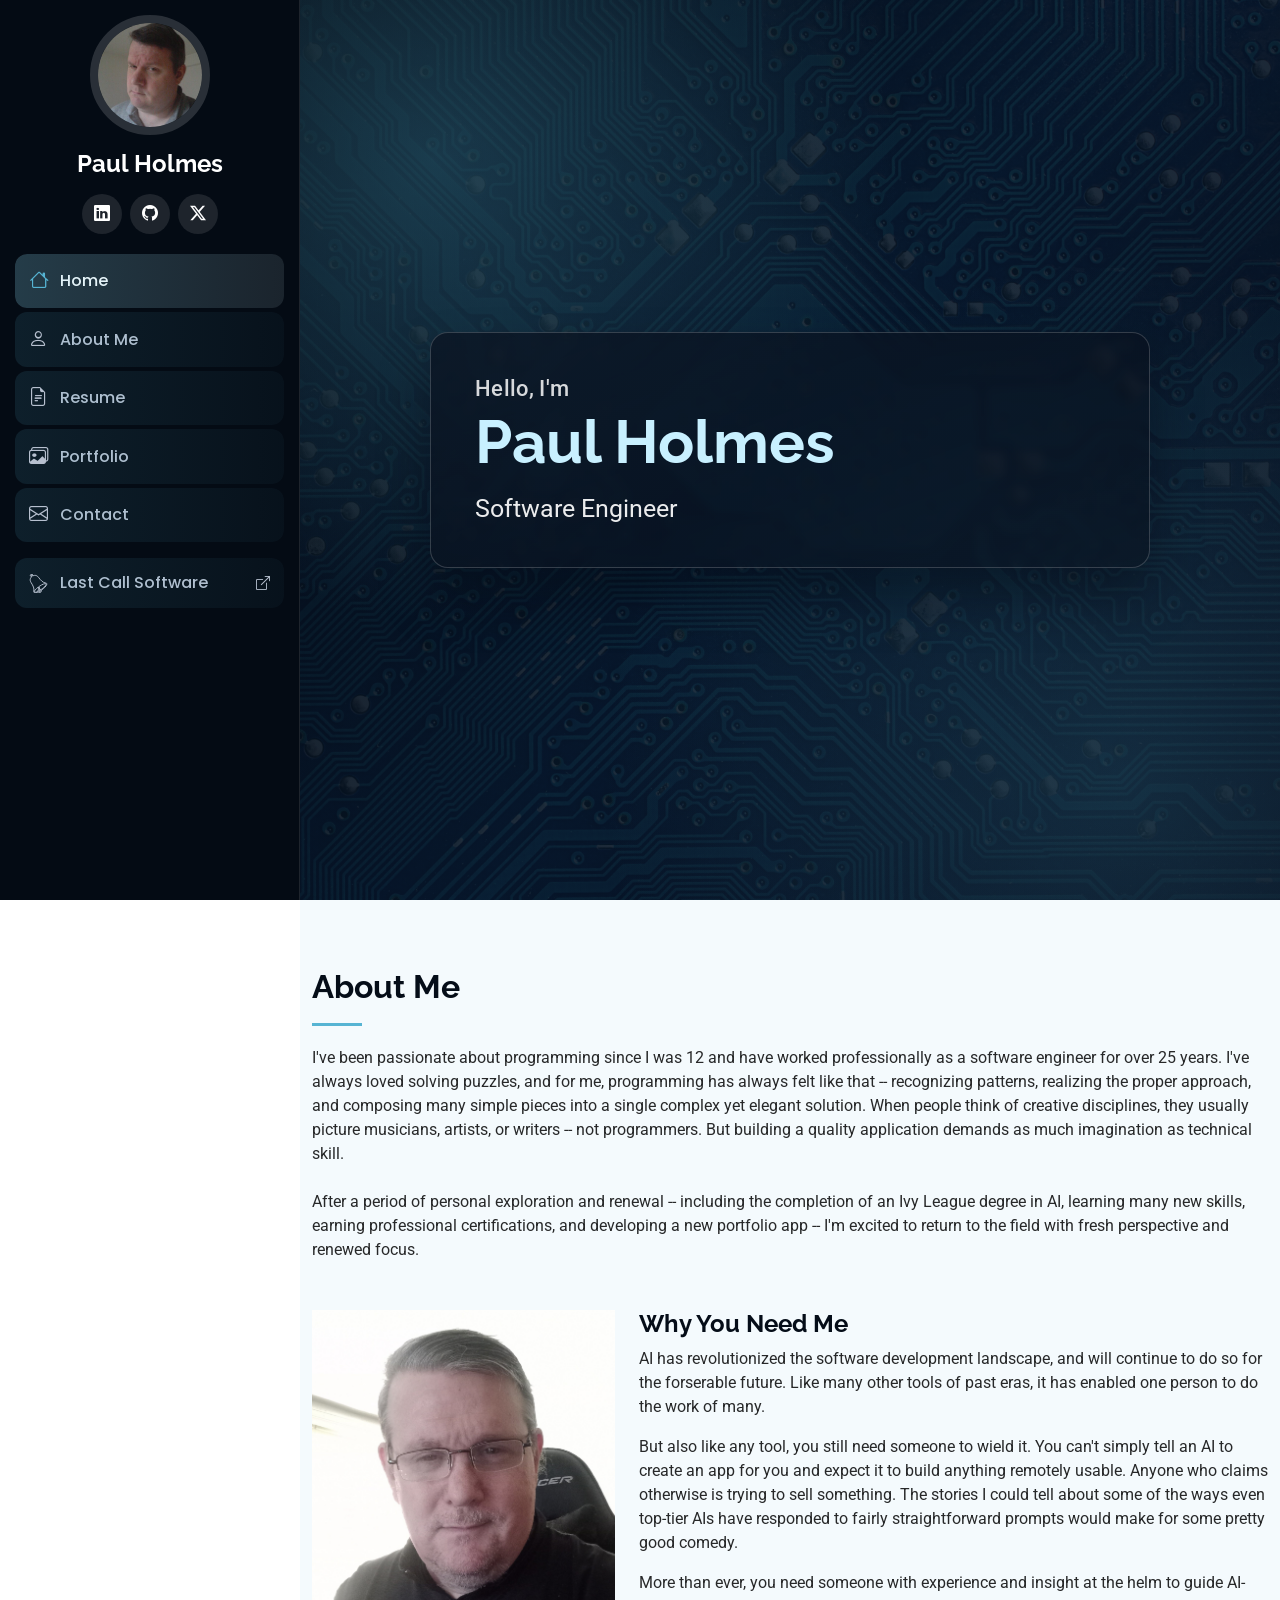
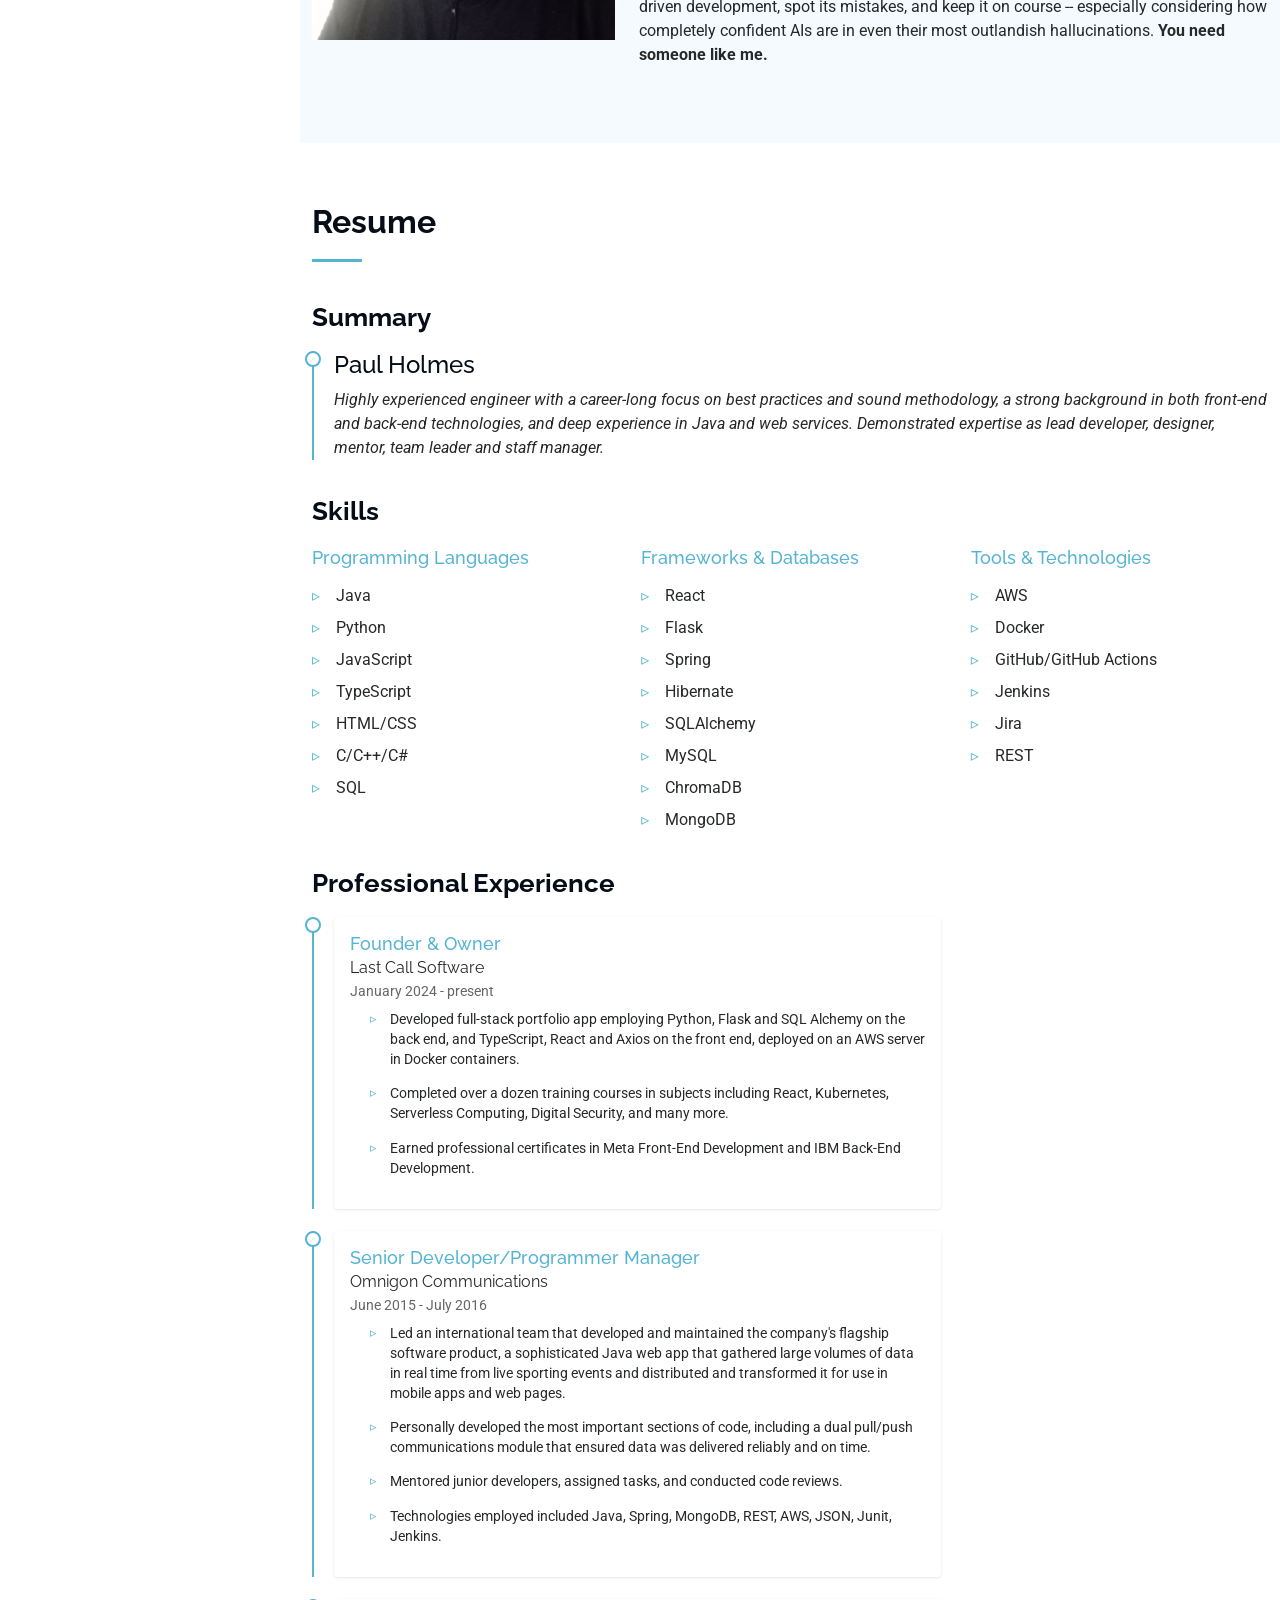
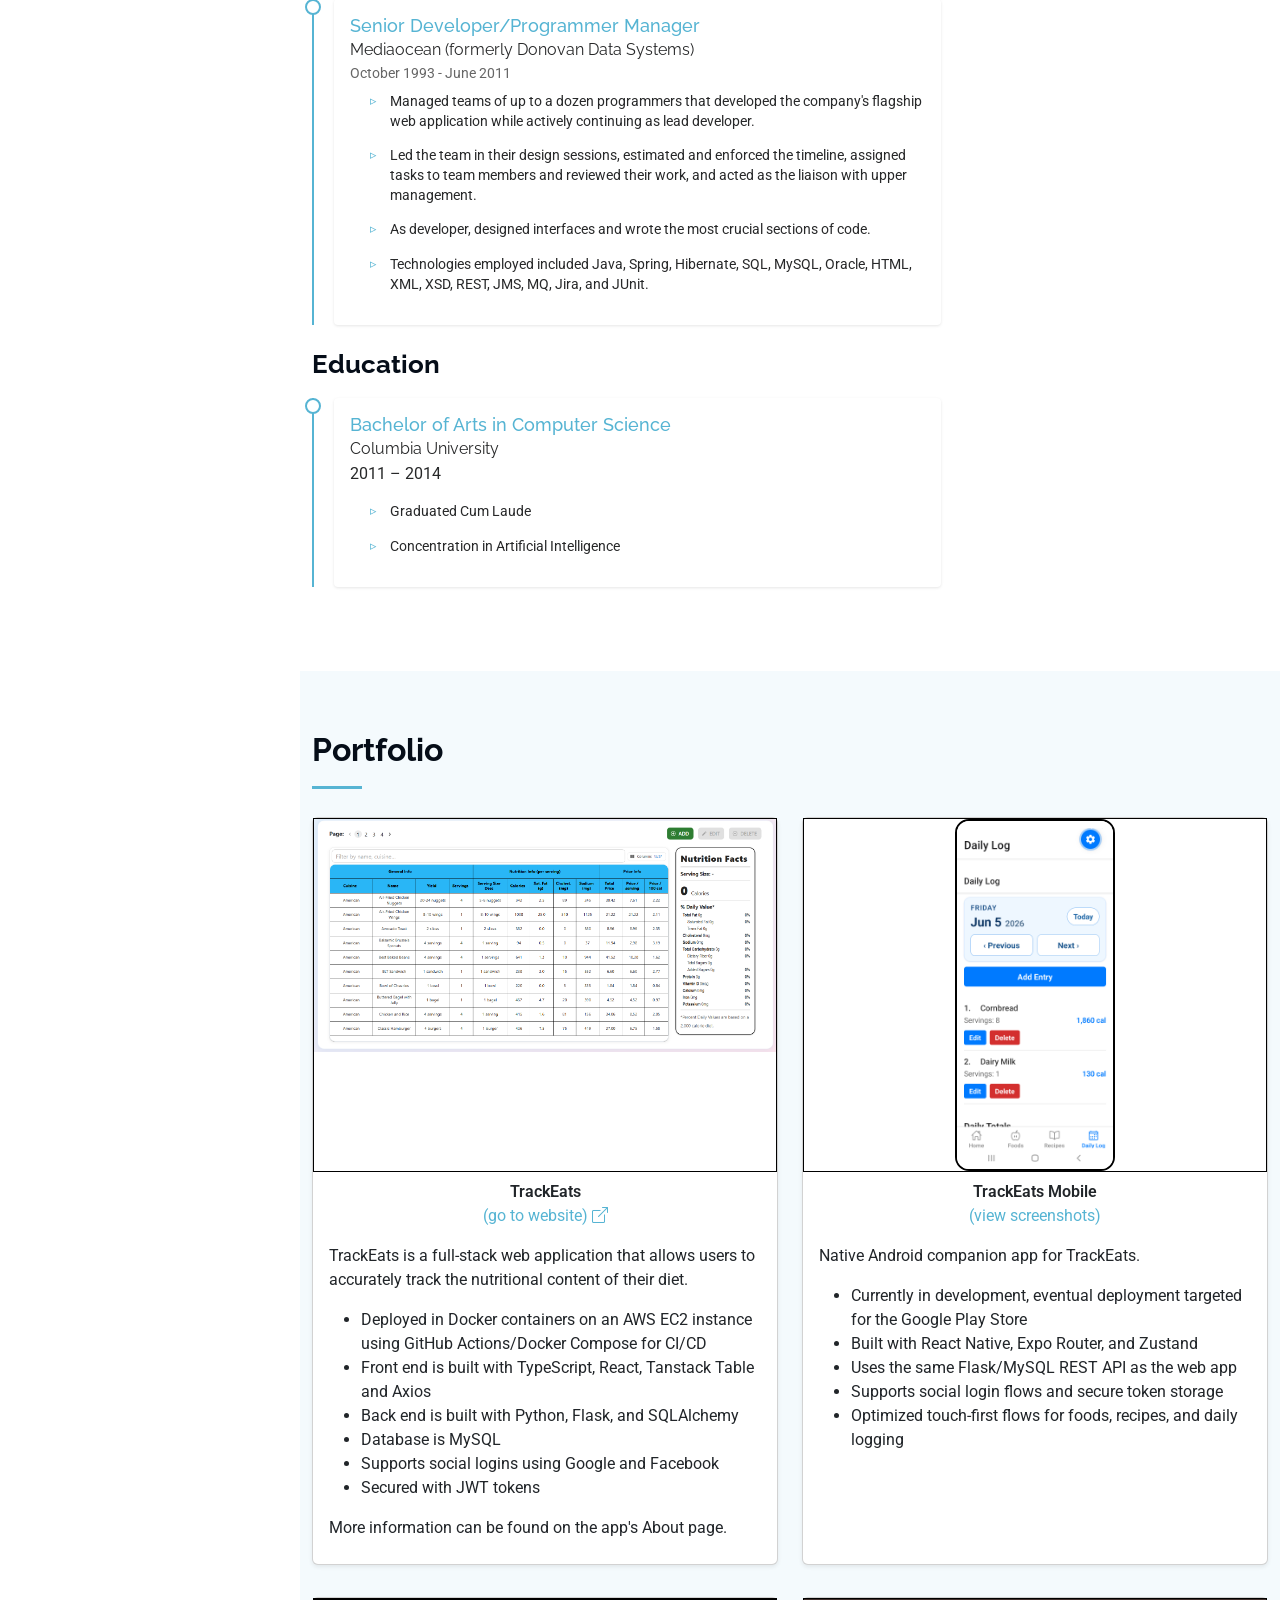
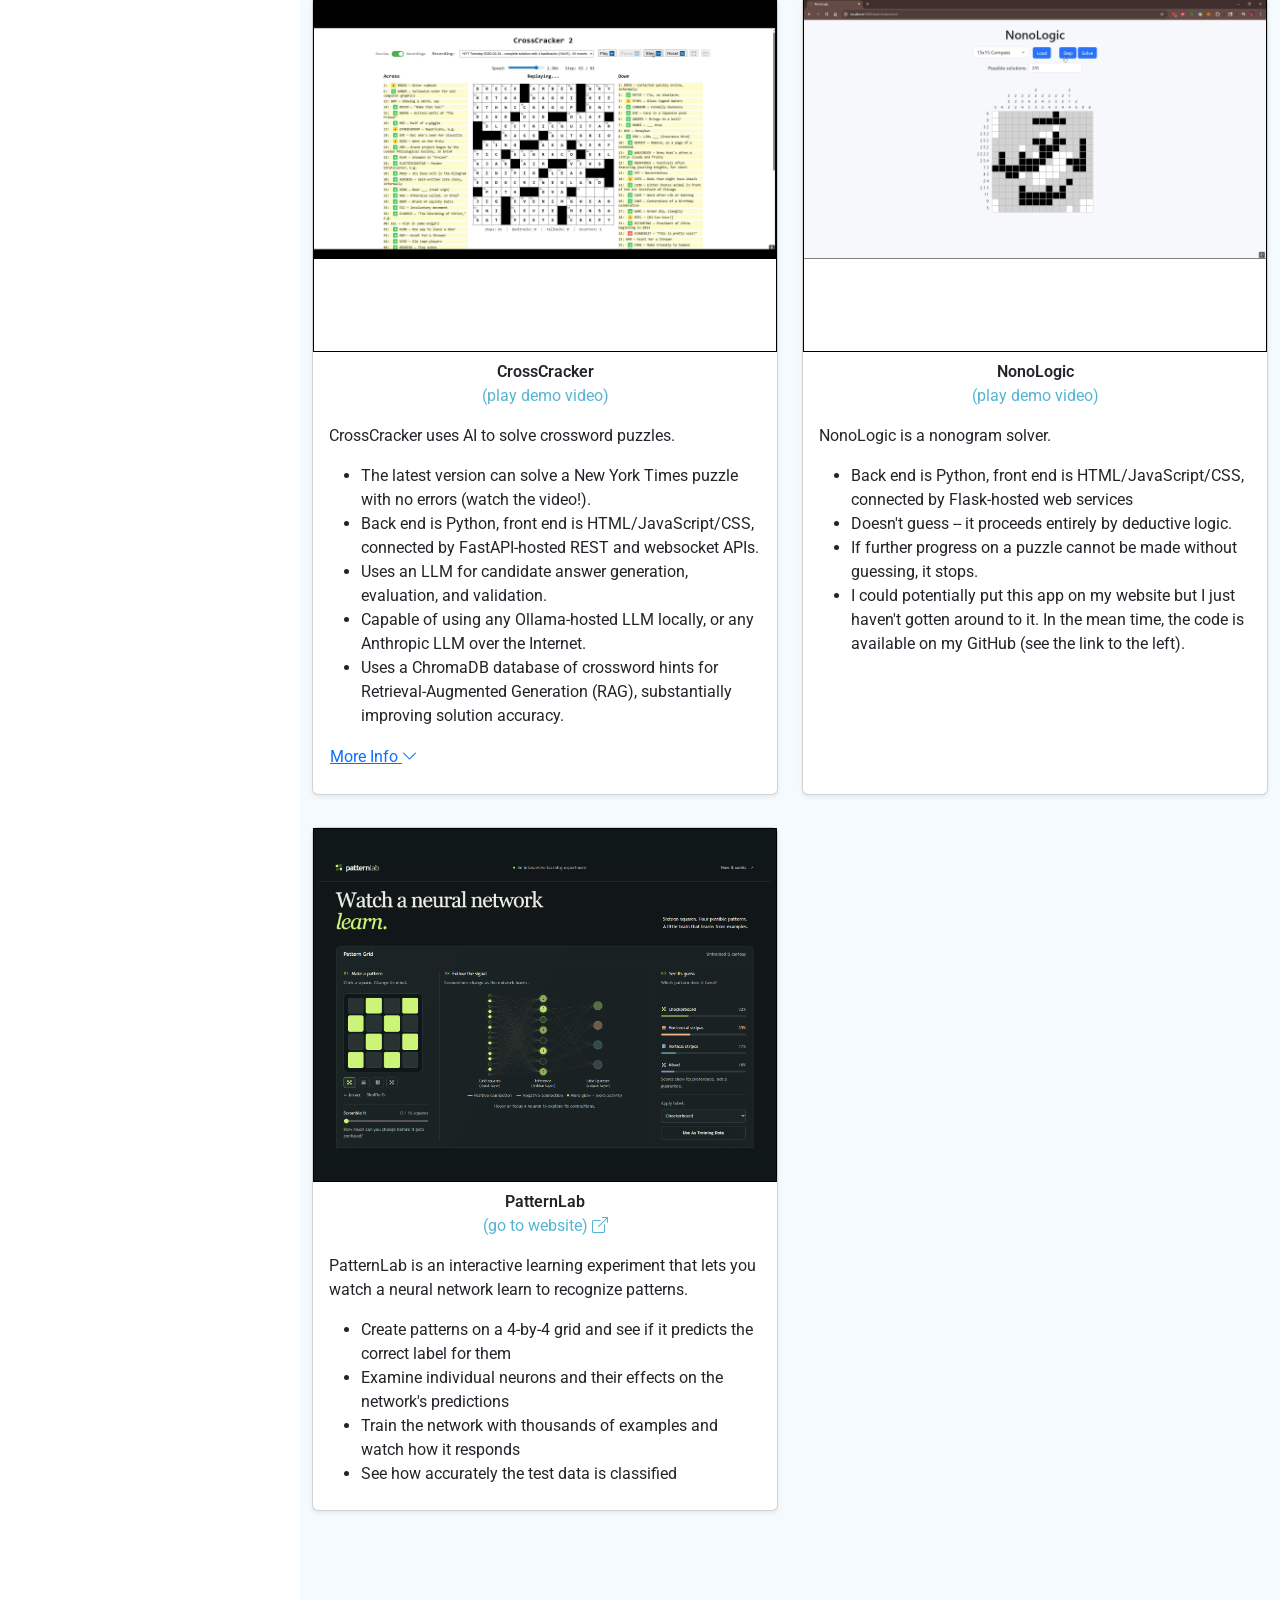
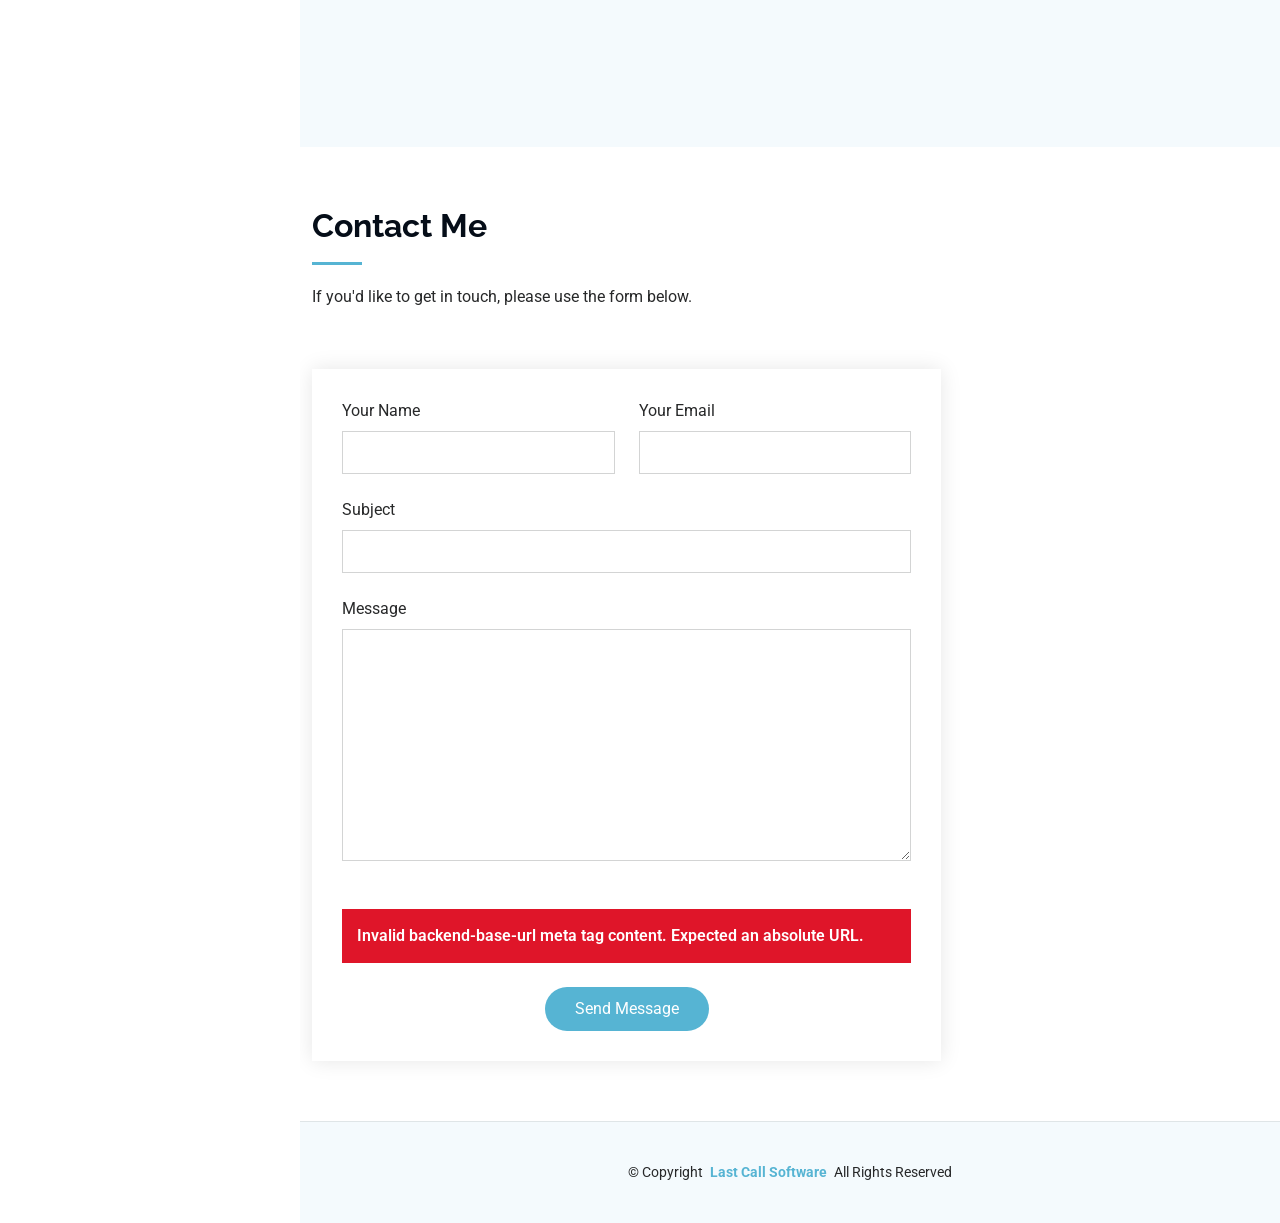
==== commit 73f23bde: "Add link to LCS to my personal website" ====
--- a/personal-website/index.html
+++ b/personal-website/index.html
@@ -61,6 +61,7 @@
                 <li><a href="#resume"><i class="bi bi-file-earmark-text navicon"></i> Resume</a></li>
                 <li><a href="#portfolio"><i class="bi bi-images navicon"></i> Portfolio</a></li>
                 <li><a href="#contact"><i class="bi bi-envelope navicon"></i> Contact</a></li>
+                <li class="mt-3"><a href="https://lastcallsoftware.com/" target="_blank" rel="noopener noreferrer" aria-label="Last Call Software (opens in a new window)"><svg class="navicon" viewBox="0 0 24 24" aria-hidden="true" focusable="false"><use href="assets/img/lcs-bell-outline.svg#bell"></use></svg> Last Call Software <i class="bi bi-box-arrow-up-right ms-auto small" aria-hidden="true"></i></a></li>
             </ul>
         </nav>
 
@@ -555,7 +556,7 @@
 
         <div class="container">
             <div class="copyright text-center ">
-                <p>© <span>Copyright</span> <strong class="px-1 sitename">Last Call Software</strong> <span>All Rights Reserved</span></p>
+                <p>© <span>Copyright</span> <a href="https://lastcallsoftware.com/" target="_blank" rel="noopener noreferrer" aria-label="Last Call Software (opens in a new window)"><strong class="px-1 sitename">Last Call Software</strong></a> <span>All Rights Reserved</span></p>
             </div>
         </div>
 
--- a/personal-website/assets/css/main.css
+++ b/personal-website/assets/css/main.css
@@ -304,6 +304,12 @@
   transition: color 0.25s ease, transform 0.25s ease;
 }
 
+.navmenu a svg.navicon {
+  width: 1em;
+  height: 1em;
+  flex-shrink: 0;
+}
+
 .navmenu a .toggle-dropdown,
 .navmenu a:focus .toggle-dropdown {
   font-size: 12px;
@@ -1188,4 +1194,3 @@
   padding: 0;
   color: color-mix(in srgb, var(--default-color), transparent 30%);
 }
-
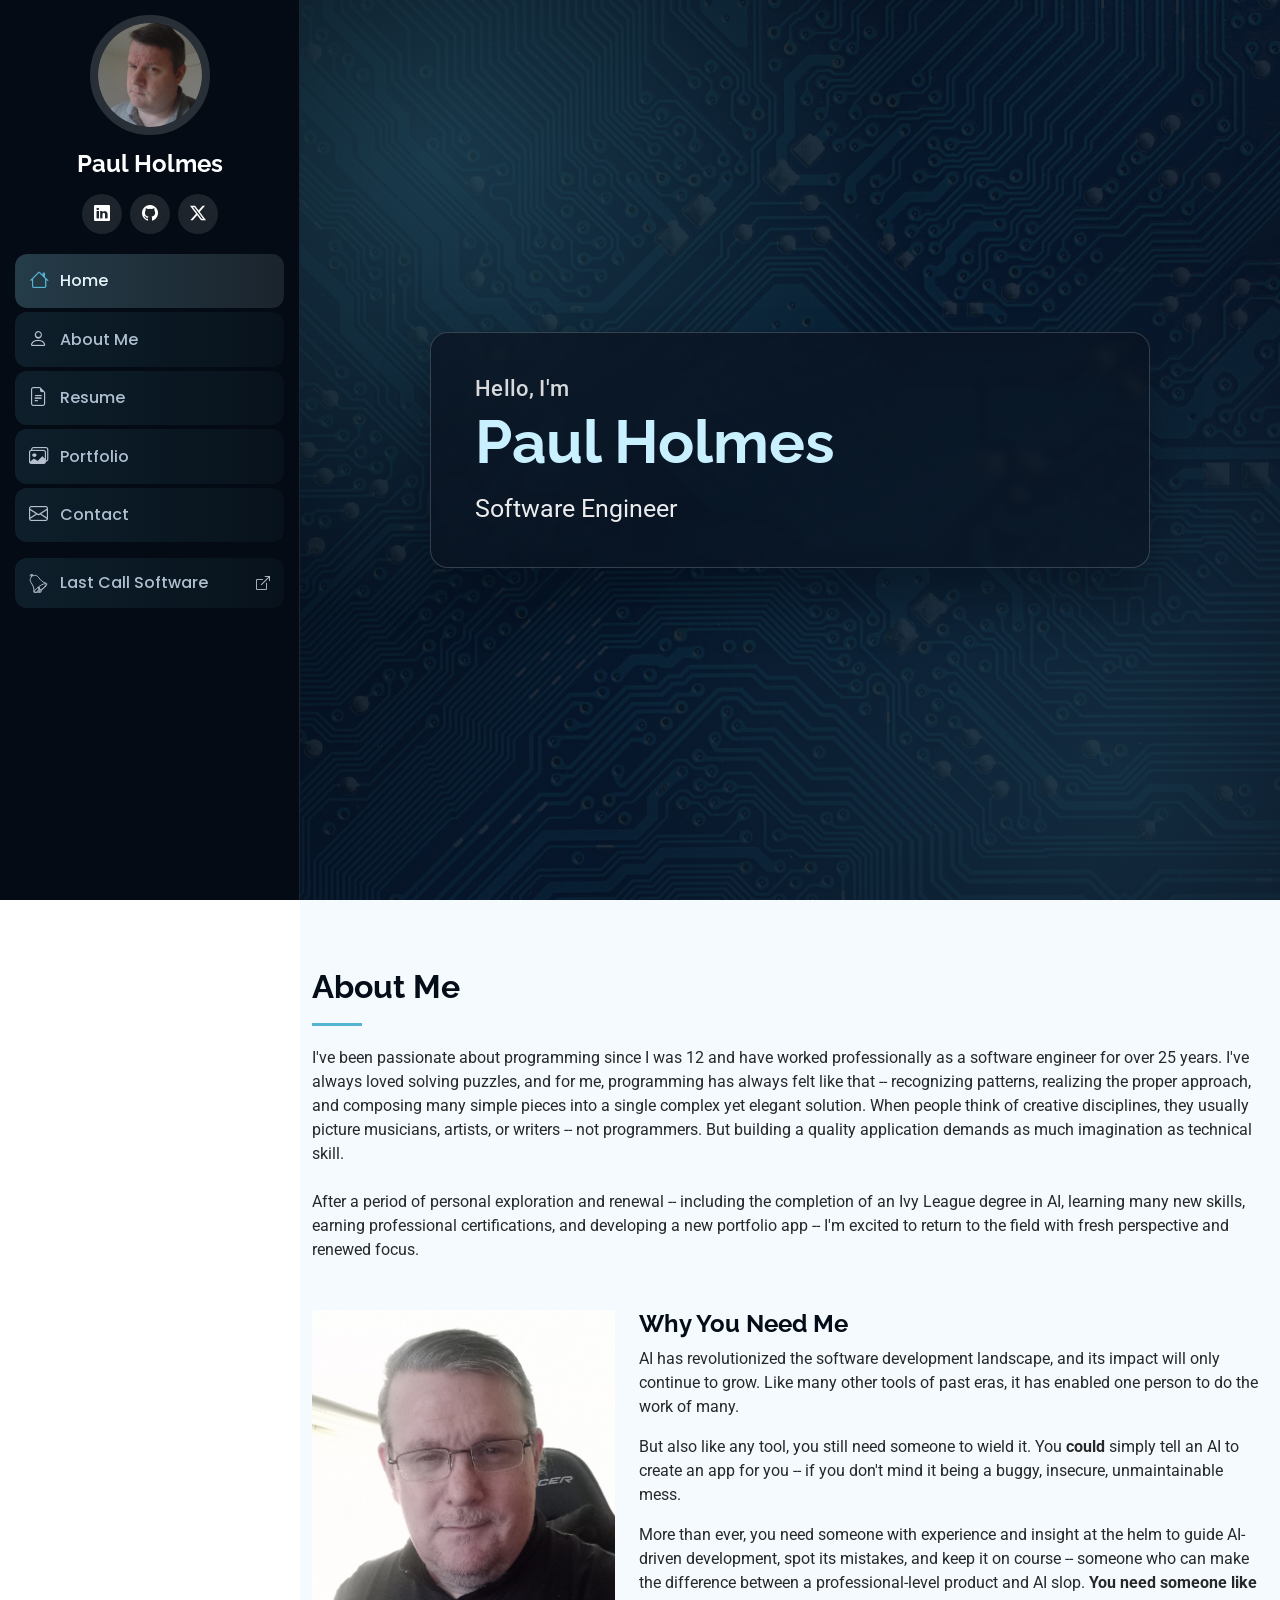
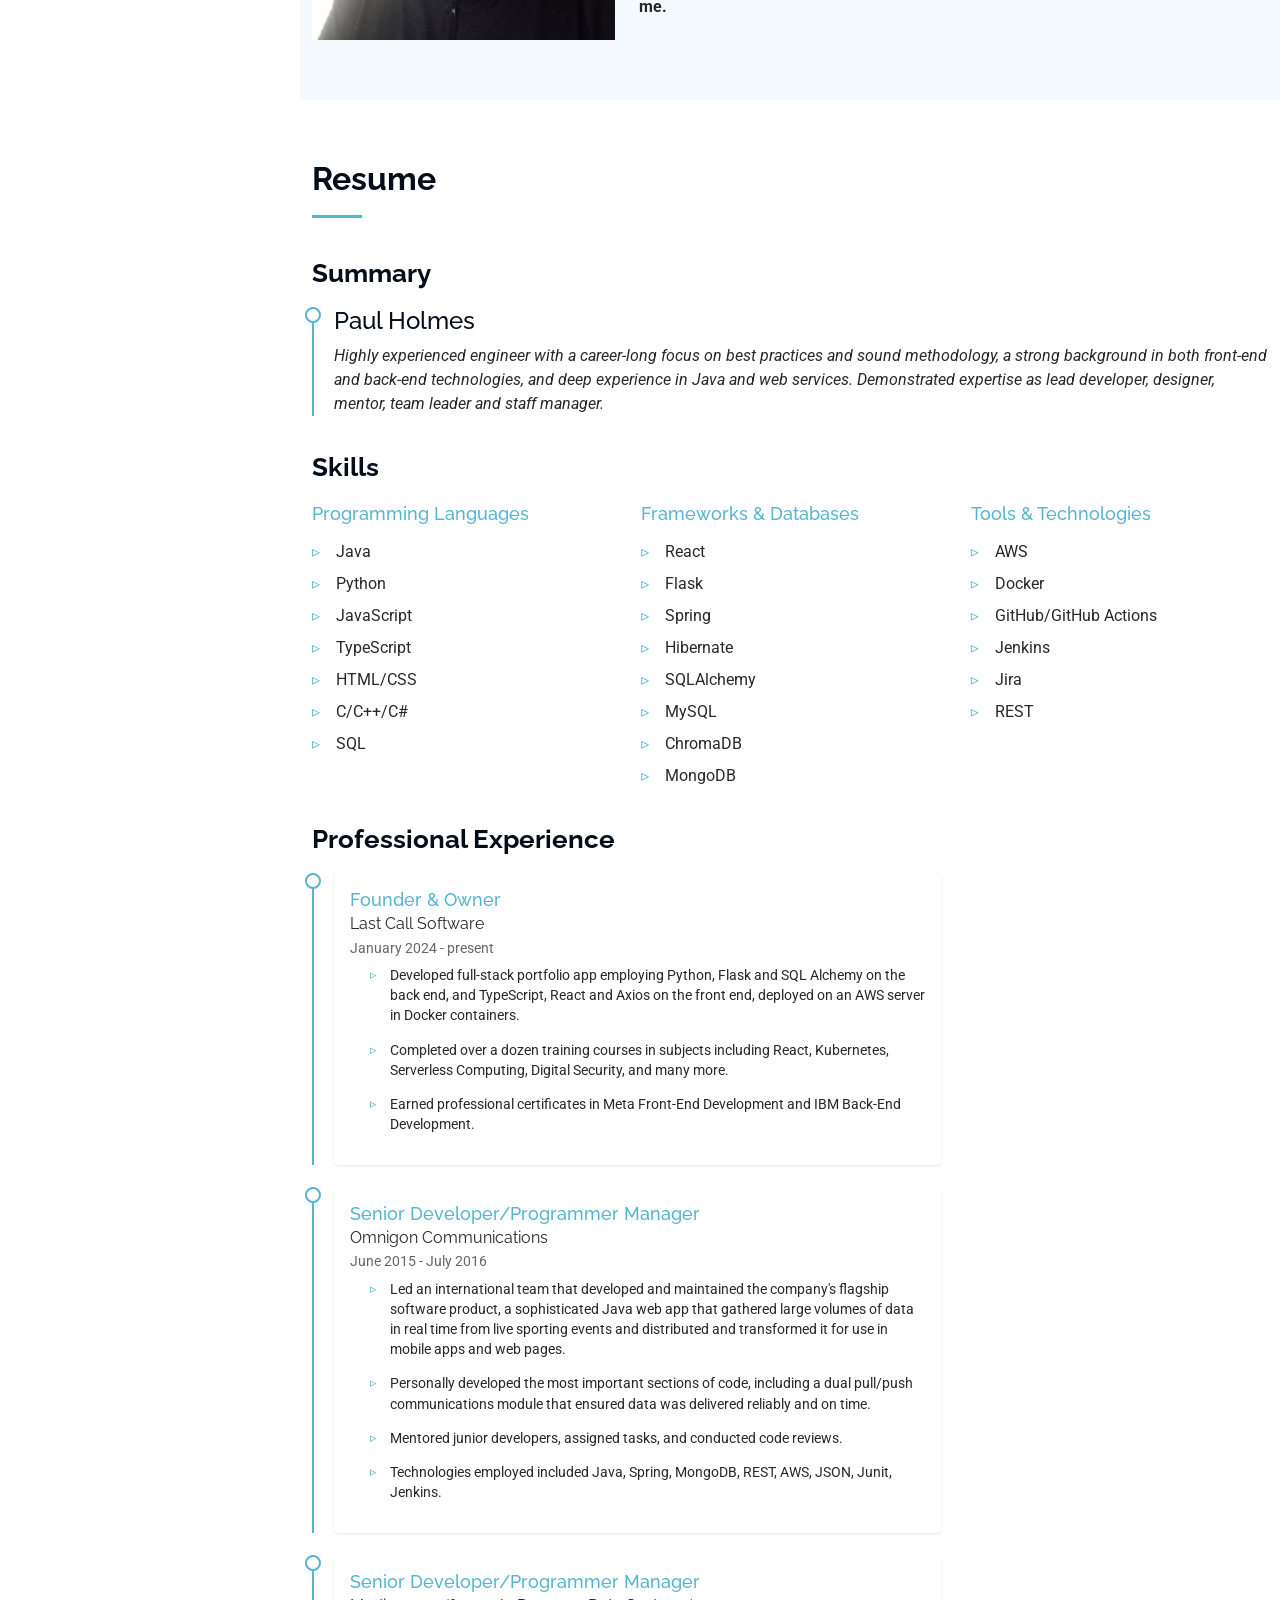
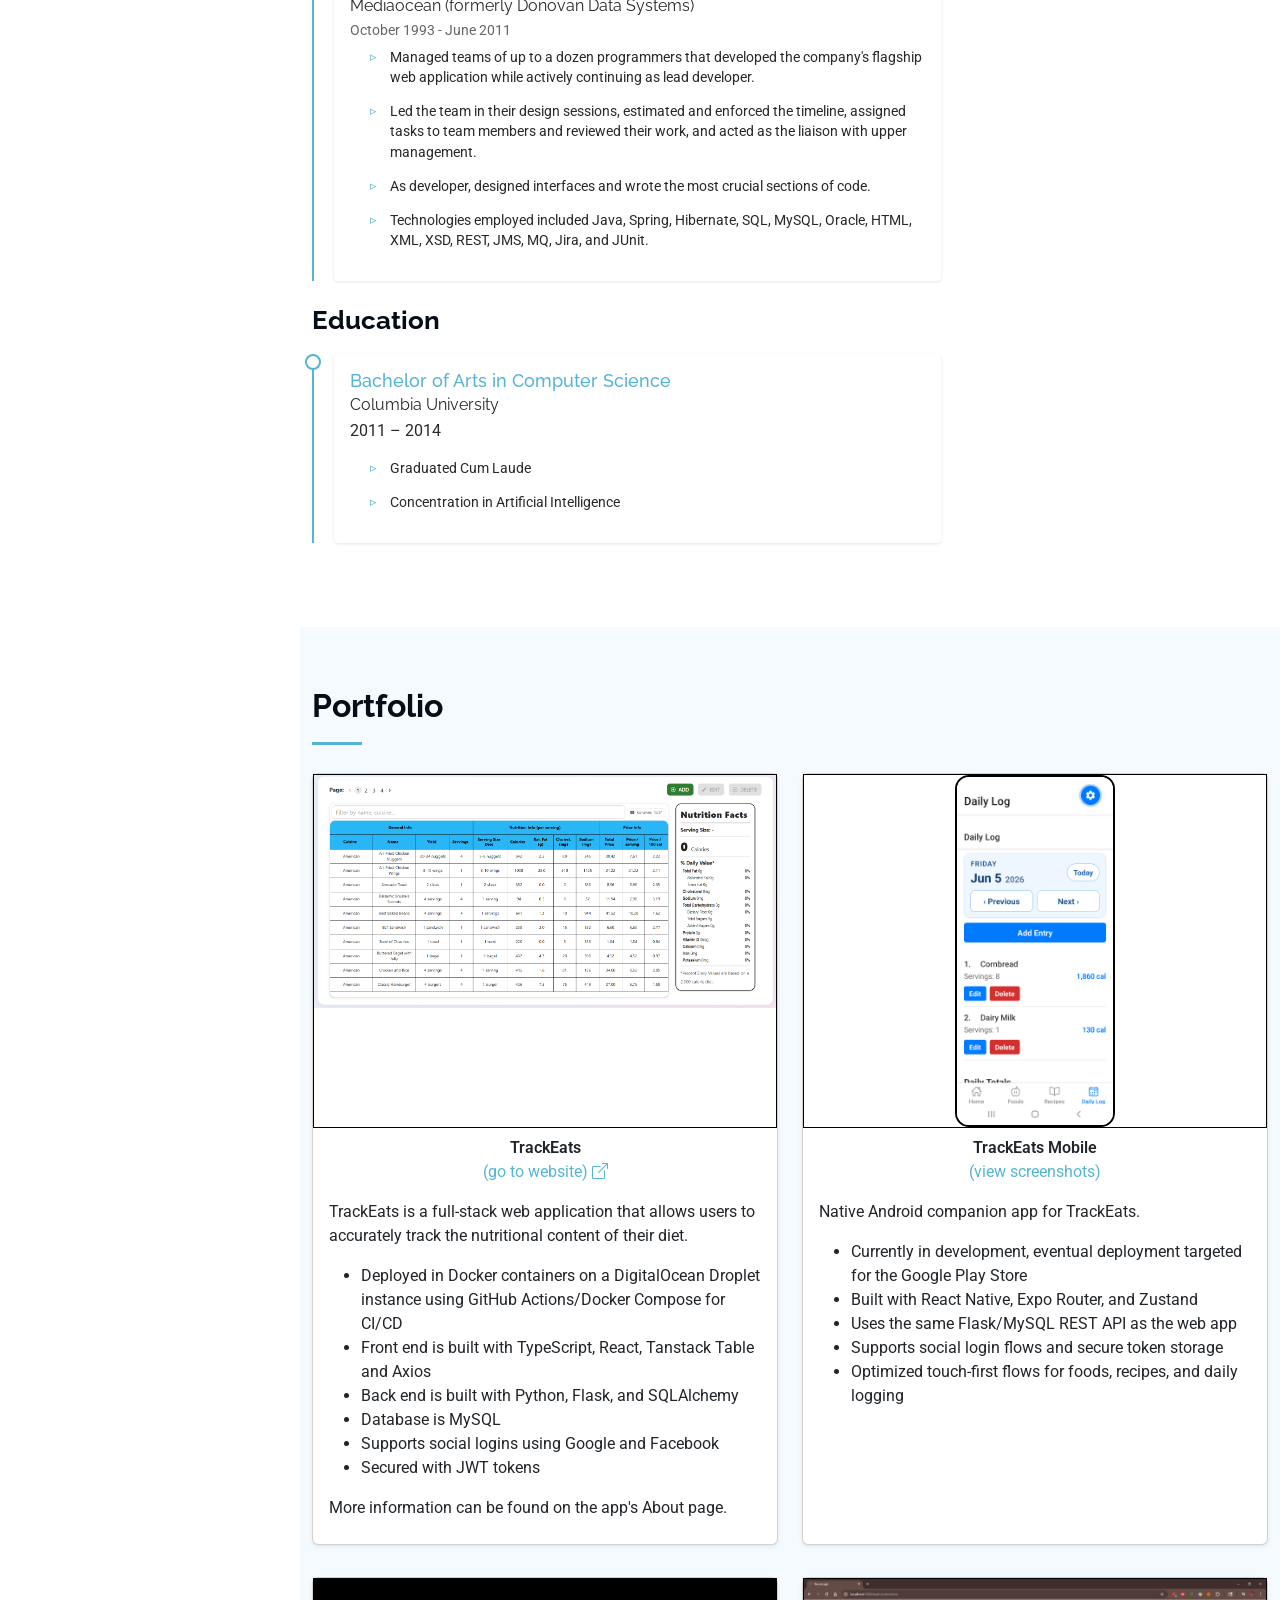
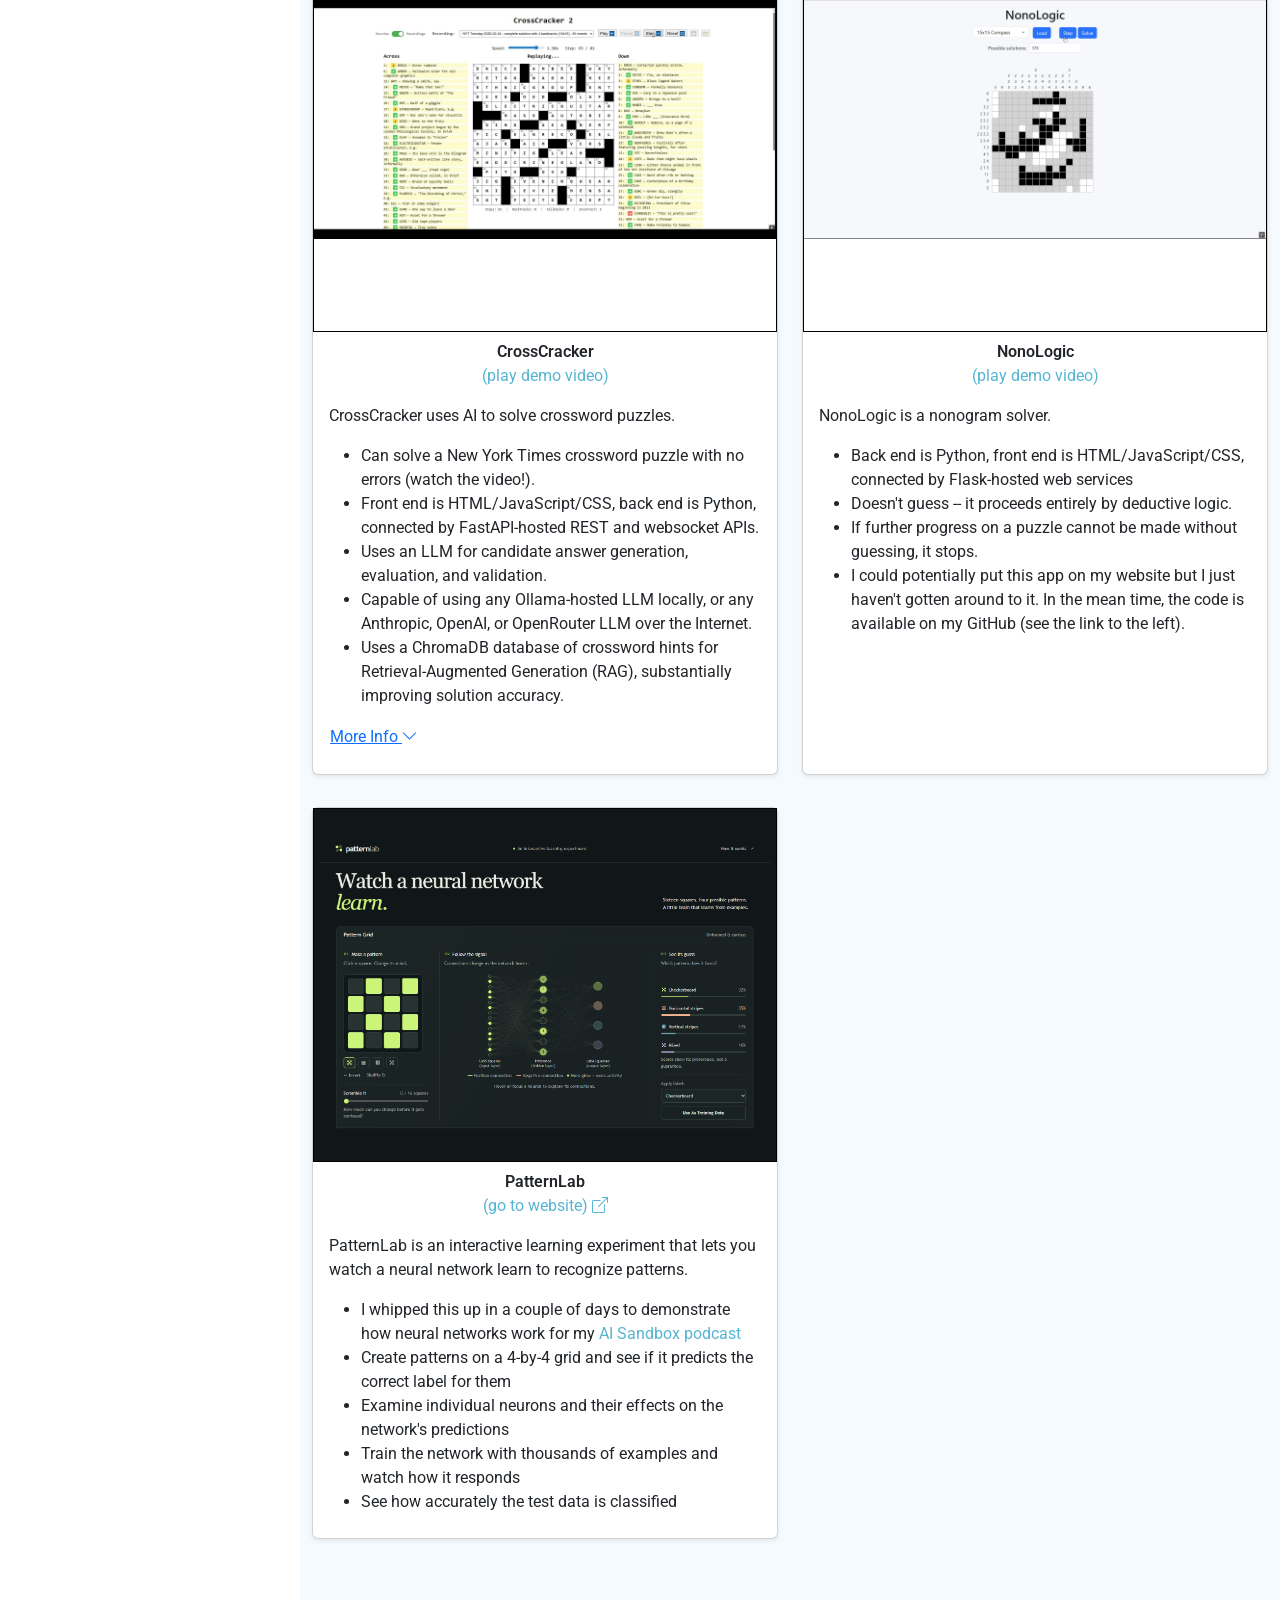
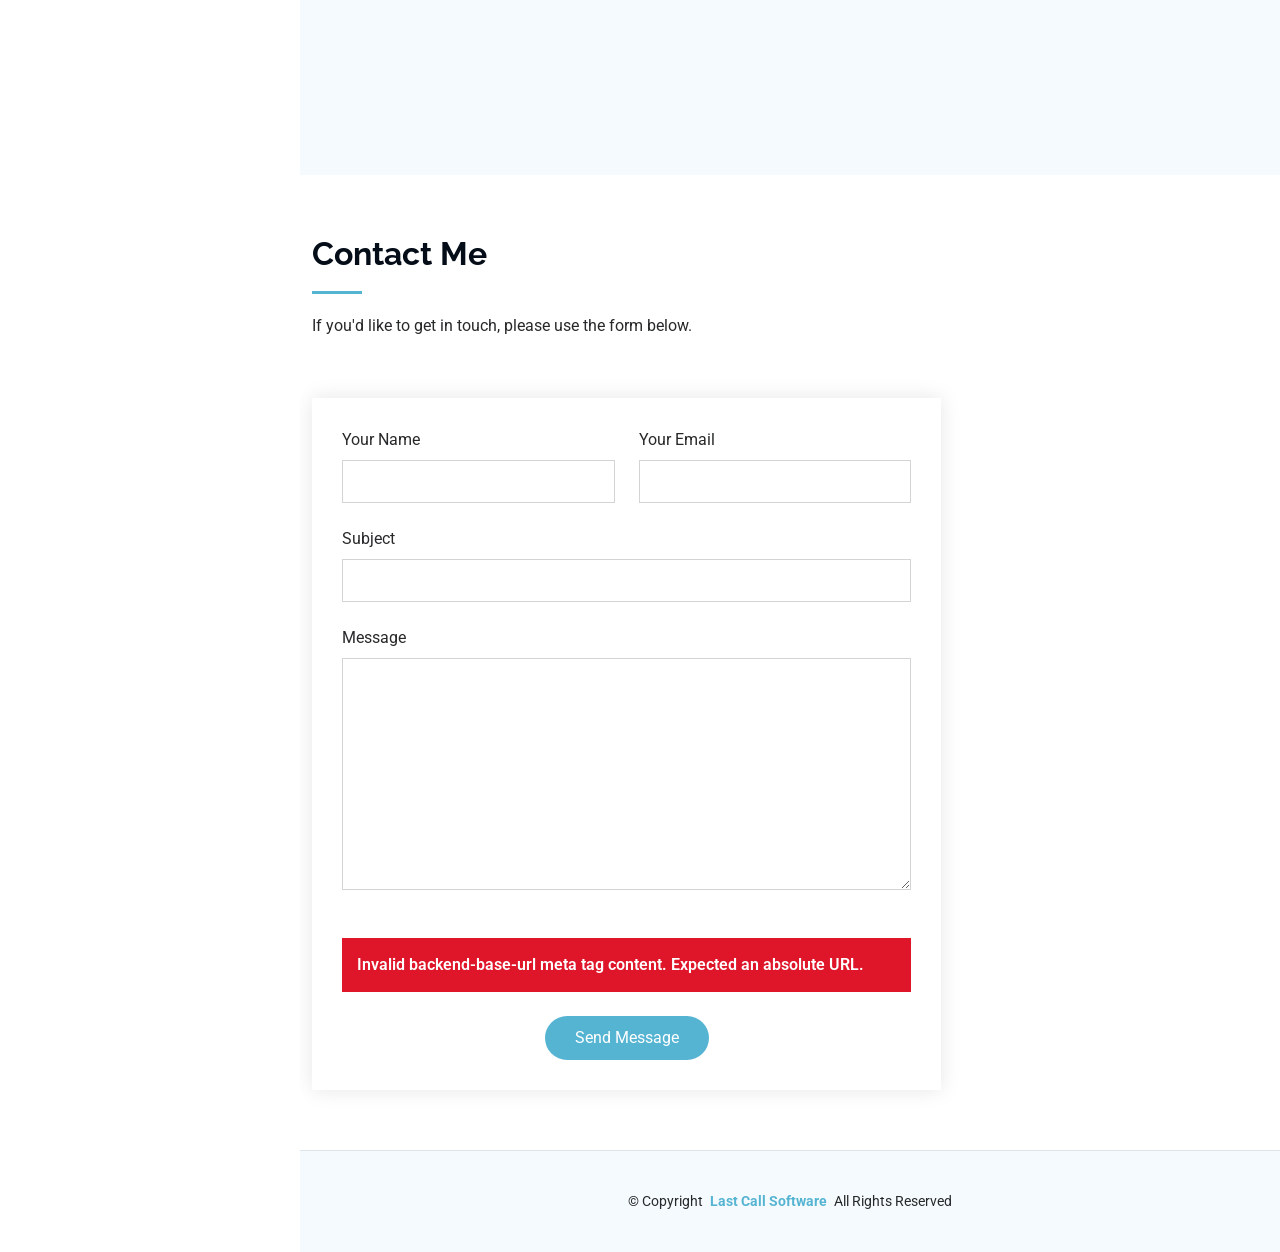
==== commit 14852a3d: "update resume" ====
--- a/personal-website/index.html
+++ b/personal-website/index.html
@@ -61,7 +61,7 @@
                 <li><a href="#resume"><i class="bi bi-file-earmark-text navicon"></i> Resume</a></li>
                 <li><a href="#portfolio"><i class="bi bi-images navicon"></i> Portfolio</a></li>
                 <li><a href="#contact"><i class="bi bi-envelope navicon"></i> Contact</a></li>
-                <li class="mt-3"><a href="https://lastcallsoftware.com/" target="_blank" rel="noopener noreferrer" aria-label="Last Call Software (opens in a new window)"><svg class="navicon" viewBox="0 0 24 24" aria-hidden="true" focusable="false"><use href="assets/img/lcs-bell-outline.svg#bell"></use></svg> Last Call Software <i class="bi bi-box-arrow-up-right ms-auto small" aria-hidden="true"></i></a></li>
+                <li class="mt-3"><a href="https://lastcallsoftware.com/" aria-label="Last Call Software"><svg class="navicon" viewBox="0 0 24 24" aria-hidden="true" focusable="false"><use href="assets/img/lcs-bell-outline.svg#bell"></use></svg> Last Call Software <i class="bi bi-box-arrow-up-right ms-auto small" aria-hidden="true"></i></a></li>
             </ul>
         </nav>
 
@@ -105,7 +105,7 @@
                 </p>
                 <br/>
             </div>
-                
+
             <div class="container" data-aos="fade-up" data-aos-delay="100">
                 <div class="row gy-4 justify-content-center">
                     <div class="col-lg-4">
@@ -113,20 +113,18 @@
                     </div>
                     <div class="col-lg-8 content">
                         <h2>Why You Need Me</h2>
-                        <p>AI has revolutionized the software development landscape, and will continue 
-                            to do so for the forserable future.  Like many other tools of past eras, 
-                            it has enabled one person to do the work of many.
+                        <p>AI has revolutionized the software development landscape, and its impact will
+                            only continue to grow.  Like many other tools of past eras, it has enabled
+                            one person to do the work of many.
                         </p>
-                        <p>But also like any tool, you still need someone to wield it.  You can't simply 
-                            tell an AI to create an app for you and expect it to build anything remotely 
-                            usable.  Anyone who claims otherwise is trying to sell something.  The stories
-                            I could tell about some of the ways even top-tier AIs have responded to fairly
-                            straightforward prompts would make for some pretty good comedy.
+                        <p>But also like any tool, you still need someone to wield it.  You <b>could</b>
+                            simply tell an AI to create an app for you -- if you don't mind it being
+                            a buggy, insecure, unmaintainable mess.
                         </p>
                         <p>More than ever, you need someone with experience and insight at the helm to guide
-                            AI-driven development, spot its mistakes, and keep it on course -- especially 
-                            considering how completely confident AIs are in even their most outlandish 
-                            hallucinations.  <b>You need someone like me.</b>
+                            AI-driven development, spot its mistakes, and keep it on course -- someone who
+                            can make the difference between a professional-level product and AI slop.
+                            <b>You need someone like me.</b>
                         </p>
                     </div>
                 </div>
@@ -318,7 +316,7 @@
                                     TrackEats is a full-stack web application that allows users to accurately track the 
                                     nutritional content of their diet.
                                     <ul>
-                                        <li>Deployed in Docker containers on an AWS EC2 instance using GitHub Actions/Docker Compose for CI/CD</li>
+                                        <li>Deployed in Docker containers on a DigitalOcean Droplet instance using GitHub Actions/Docker Compose for CI/CD</li>
                                         <li>Front end is built with TypeScript, React, Tanstack Table and Axios</li>
                                         <li>Back end is built with Python, Flask, and SQLAlchemy</li>
                                         <li>Database is MySQL</li>
@@ -387,12 +385,12 @@
                                 <p>
                                     CrossCracker uses AI to solve crossword puzzles.<br>
                                     <ul>
-                                        <li>The latest version can solve a New York Times puzzle 
-                                            with no errors (watch the video!).</li>
-                                        <li>Back end is Python, front end is HTML/JavaScript/CSS, connected by FastAPI-hosted REST and 
+                                        <li>Can solve a New York Times crossword puzzle with no errors (watch the video!).</li>
+                                        <li>Front end is HTML/JavaScript/CSS, back end is Python, connected by FastAPI-hosted REST and 
                                             websocket APIs.</li>
                                         <li>Uses an LLM for candidate answer generation, evaluation, and validation.</li>
-                                        <li>Capable of using any Ollama-hosted LLM locally, or any Anthropic LLM over the Internet.</li>
+                                        <li>Capable of using any Ollama-hosted LLM locally, or any Anthropic, OpenAI, or OpenRouter LLM 
+                                            over the Internet.</li>
                                         <li>Uses a ChromaDB database of crossword hints for Retrieval-Augmented Generation (RAG),
                                             substantially improving solution accuracy.</li>
                                     </ul>
@@ -401,27 +399,30 @@
                                     </button>
                                     <div class="collapse mt-2" id="crosscrackerMoreInfo">
                                         <ul>
-                                            <li>When running a local LLM, I prefer the <b>Llama 3.1 (8b)</b> model.  It provides the best compromise
-                                                between size, speed, and effectiveness.  And it's free!</li>
-                                            <li>When using one of the big LLMs available over the Internet, <b>Claude Opus 4.6</b> is the current 
-                                                state of the art.  It is MUCH more effective than anything I could ever run locally -- but it
-                                                isn't free.  Each puzzle solution costs $0.50-1.00 in token usage, so... best saved for demo
-                                                videos and special occasions.</li>
+                                            <li>When running an LLM locally, I prefer the <b>Llama 3.1 (8b)</b> model.  It isn't great, but it's
+                                                about the best thing you can run on a consumer-grade PC.  And it's free!</li>
+                                            <li>When using one of the cloud-based commercial LLMs, <b>Claude Opus</b> offers the best balance 
+                                                of speed, performance, and price.  It is MUCH more effective than anything I could ever run 
+                                                locally -- but it isn't free, which is why CrossCracker isn't available online.</li>
                                             <li>CrossCracker 2.0 is vastly more capable than version 1.0.  Partly that's due to much-improved 
                                                 program logic, and partly due to the use of a <b>ChromaDB "hint" database</b>.  Retrieval-Augmented
-                                                Geneation (RAG) using vector databases is the new normal for AI apps, and for good reason.
+                                                Geneation (RAG) using vector databases is now typical for AI apps, and for good reason.
+                                                It allows an LLM to access a large body of specialized information rather than relying solely on 
+                                                its own training data, which is often incomplete or out of date.
+                                            <li>The algorithm and heuristics for selecting which answer to place, and more importantly which 
+                                                one to backtrack when stuck, was actually far more difficult than integrating the AI.
+                                                The technical term for it is a <b>constraint satisfaction problem (CSP) with backtracking and 
+                                                constraint propagation</b>.</li>
                                             <li>Puzzle aficionados will know that the New York Times crossword is the gold standard, and that
-                                                it is easiest on Monday and gets harder throughout the week.  With the Llama LLM, 
-                                                CrossCracker 2 can reliably solve a Monday NYT puzzle.  With Opus it can <b>reliably solve a
-                                                Tuesday NYT puzzle</b> and could probably solve even a Sunday puzzle if it only had to answer 
-                                                clues, but after Tuesday the NYT puzzles generally have all kinds of gimmicks like rebuses and
-                                                themes and self-referential clues that my solver is not equipped to handle.  Maybe some day.</li>
-                                            <li>The algorithm and heuristics for selecting which answer to place, and more importantly, which 
-                                                one to backtrack when stuck, was actually <b>far more difficult than integrating the AI</b>.
-                                                I'm confident that no AI in the world could generate the code that I designed and wrote for this
-                                                solver.  At least, not yet.  Claude Opus sure couldn't -- when asked to try, it produced 
-                                                a lot of unmaintainable, bug-ridden spaghetti code.  So yes, <b>there's still a place in software
-                                                engineering for us puny humans</b>.</li>
+                                                it is easiest on Monday and gets harder throughout the week.  With the Llama LLM, CrossCracker 2 
+                                                can generally solve a Monday NYT puzzle.  With a cloud-based LLM it can <b>reliably solve a
+                                                Tuesday NYT puzzle</b> and could probably solve even a Sunday puzzle if all it had to do was answer 
+                                                the clues, but after Tuesday the NYT puzzles generally have all kinds of gimmicks like rebuses and
+                                                themes and self-referential clues that my solver is not equipped to handle.  Maybe some day!</li>
+                                            <li>I'm confident that not even the best AIs could generate the code that I designed and wrote for
+                                                this solver.  At least, not yet.  I  know because I tried, and Claude produced a mess of 
+                                                unmaintainable, bug-ridden spaghetti code.  This is a great illustration of why <b>human 
+                                                creativity and problem-solving skills still remain invaluable in software engineering</b>.</li>
                                             </li>
                                         </ul>
                                     </div>
@@ -477,6 +478,7 @@
                             <div class="pt-3 px-3 pb-2">
                                 <p>PatternLab is an interactive learning experiment that lets you watch a neural network learn to recognize patterns.</p>
                                 <ul>
+                                    <li>I whipped this up in a couple of days to demonstrate how neural networks work for my <a href="https://www.lastcallsoftware.com/ai-sandbox.html">AI Sandbox podcast</a></li>
                                     <li>Create patterns on a 4-by-4 grid and see if it predicts the correct label for them</li>
                                     <li>Examine individual neurons and their effects on the network's predictions</li>
                                     <li>Train the network with thousands of examples and watch how it responds</li>
@@ -556,7 +558,7 @@
 
         <div class="container">
             <div class="copyright text-center ">
-                <p>© <span>Copyright</span> <a href="https://lastcallsoftware.com/" target="_blank" rel="noopener noreferrer" aria-label="Last Call Software (opens in a new window)"><strong class="px-1 sitename">Last Call Software</strong></a> <span>All Rights Reserved</span></p>
+                <p>© <span>Copyright</span> <a href="https://lastcallsoftware.com/" aria-label="Last Call Software"><strong class="px-1 sitename">Last Call Software</strong></a> <span>All Rights Reserved</span></p>
             </div>
         </div>
 
